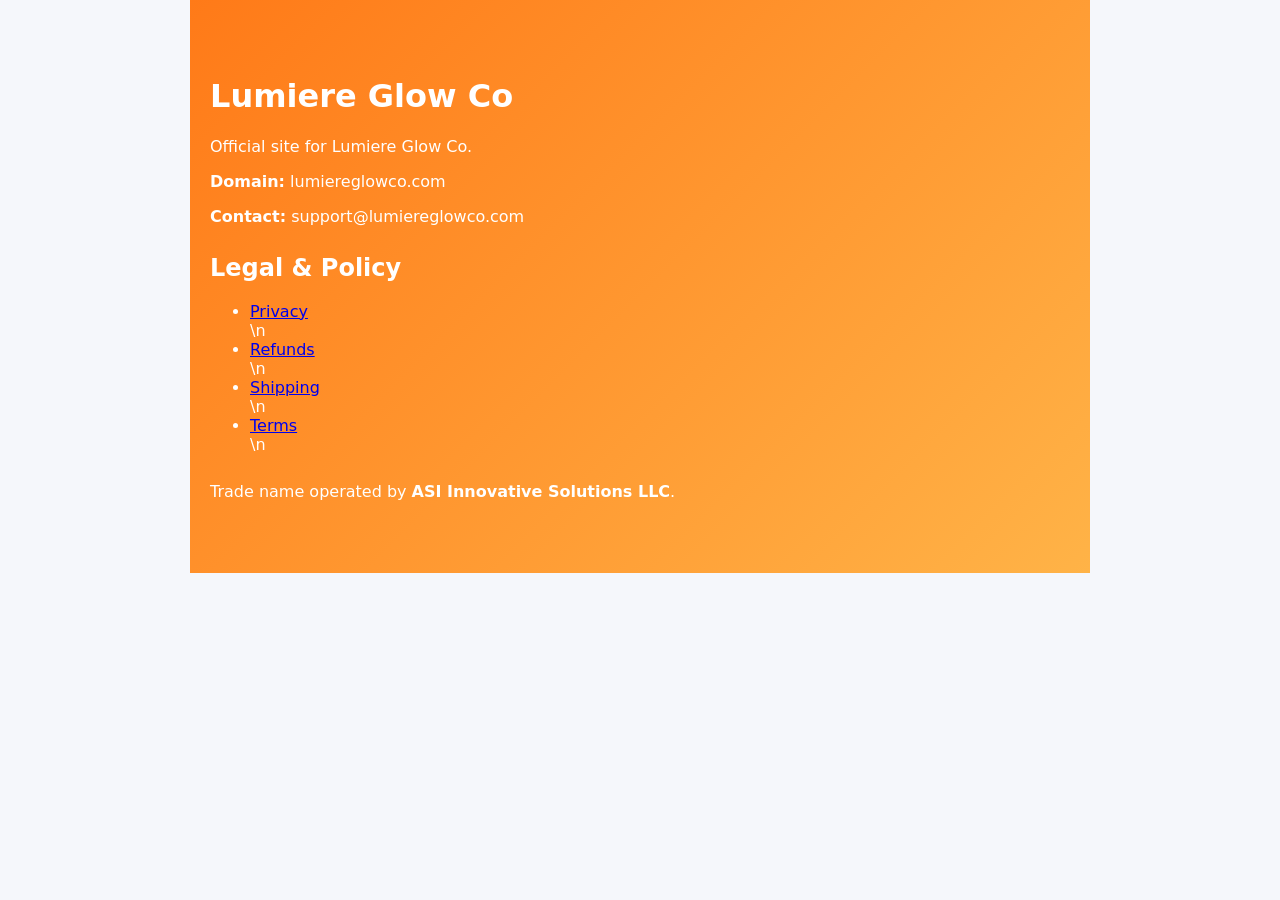
==== index.html @ 692588b8 "chore: publish B6 site with legal pages" ====
<!doctype html>
<html lang="en">
<head>
  <meta charset="utf-8" />
  <meta name="viewport" content="width=device-width, initial-scale=1" />
  <title>Lumiere Glow Co</title>
  <meta name="description" content="Lumiere Glow Co official website." />
  <link rel="stylesheet" href="styles.css" />
</head>
<body>
  <main class="hero" style="max-width:900px;margin:0 auto;padding:56px 20px;">
    <h1>Lumiere Glow Co</h1>
    <p class="lead">Official site for Lumiere Glow Co.</p>
    <p><strong>Domain:</strong> lumiereglowco.com</p>
    <p><strong>Contact:</strong> support@lumiereglowco.com</p>
    <section style="margin-top:28px;">
      <h2>Legal & Policy</h2>
      <ul>
        <li><a href="privacy.html">Privacy</a></li>\n        <li><a href="refunds.html">Refunds</a></li>\n        <li><a href="shipping.html">Shipping</a></li>\n        <li><a href="terms.html">Terms</a></li>\n      </ul>
    </section>
    <section style="margin-top:28px;">
      <p>Trade name operated by <strong>ASI Innovative Solutions LLC</strong>.</p>
    </section>
  </main>
</body>
</html>
---- styles.css ----
:root {
  --bg: #f5f7fb;
  --dark: #0f172a;
  --accent: #ff7a18;
  --accent-2: #ffb347;
  --muted: #5c647a;
  --card: #ffffff;
}
* {
  box-sizing: border-box;
}
body {
  margin: 0;
  font-family: "Inter", "Segoe UI", system-ui, -apple-system, sans-serif;
  background: var(--bg);
  color: var(--dark);
}
.container {
  width: min(1100px, 92vw);
  margin: 0 auto;
}
.hero {
  background: linear-gradient(135deg, var(--accent) 0%, var(--accent-2) 100%);
  color: white;
  padding: 4rem 0 3rem;
}
.hero__inner {
  display: grid;
  grid-template-columns: repeat(auto-fit, minmax(260px, 1fr));
  gap: 2rem;
  align-items: center;
}
.hero__card {
  background: rgba(255, 255, 255, 0.12);
  border-radius: 1rem;
  padding: 1.5rem;
  backdrop-filter: blur(6px);
}
.hero__card ul {
  list-style: none;
  padding: 0;
  margin: 0;
}
.hero__card li + li {
  margin-top: 0.75rem;
}
.eyebrow {
  text-transform: uppercase;
  letter-spacing: 0.12em;
  font-size: 0.75rem;
  margin: 0 0 0.5rem;
  opacity: 0.85;
}
.lede {
  font-size: 1.2rem;
  line-height: 1.6;
  max-width: 48ch;
}
.cta-row {
  display: flex;
  gap: 0.75rem;
  flex-wrap: wrap;
  margin-top: 1.5rem;
}
.btn {
  display: inline-flex;
  align-items: center;
  justify-content: center;
  padding: 0.85rem 1.5rem;
  border-radius: 999px;
  font-weight: 600;
  background: white;
  color: var(--dark);
  text-decoration: none;
  border: 2px solid transparent;
}
.btn--ghost {
  background: transparent;
  color: white;
  border-color: rgba(255, 255, 255, 0.6);
}
.section {
  padding: 3.5rem 0;
}
.section--alt {
  background: white;
}
.cards {
  display: grid;
  grid-template-columns: repeat(auto-fit, minmax(220px, 1fr));
  gap: 1.5rem;
}
.cards article {
  background: white;
  border-radius: 1rem;
  padding: 1.5rem;
  box-shadow: 0 20px 40px rgb(15 23 42 / 0.08);
}
.cards ul {
  padding-left: 1.2rem;
}
.split {
  display: grid;
  gap: 2rem;
  grid-template-columns: repeat(auto-fit, minmax(280px, 1fr));
  align-items: start;
}
.panel {
  background: var(--card);
  border-radius: 1rem;
  padding: 1.5rem;
  box-shadow: 0 16px 30px rgb(15 23 42 / 0.08);
}
.panel ul {
  padding-left: 1.2rem;
}
.muted {
  color: var(--muted);
  font-size: 0.9rem;
}
.footer {
  background: var(--dark);
  color: white;
  padding: 2.5rem 0;
}
.footer__inner {
  display: flex;
  flex-wrap: wrap;
  justify-content: space-between;
  gap: 1rem;
  align-items: center;
}
.footer__nav {
  display: flex;
  gap: 1rem;
}
.footer__nav a {
  color: white;
  text-decoration: none;
  font-weight: 600;
}
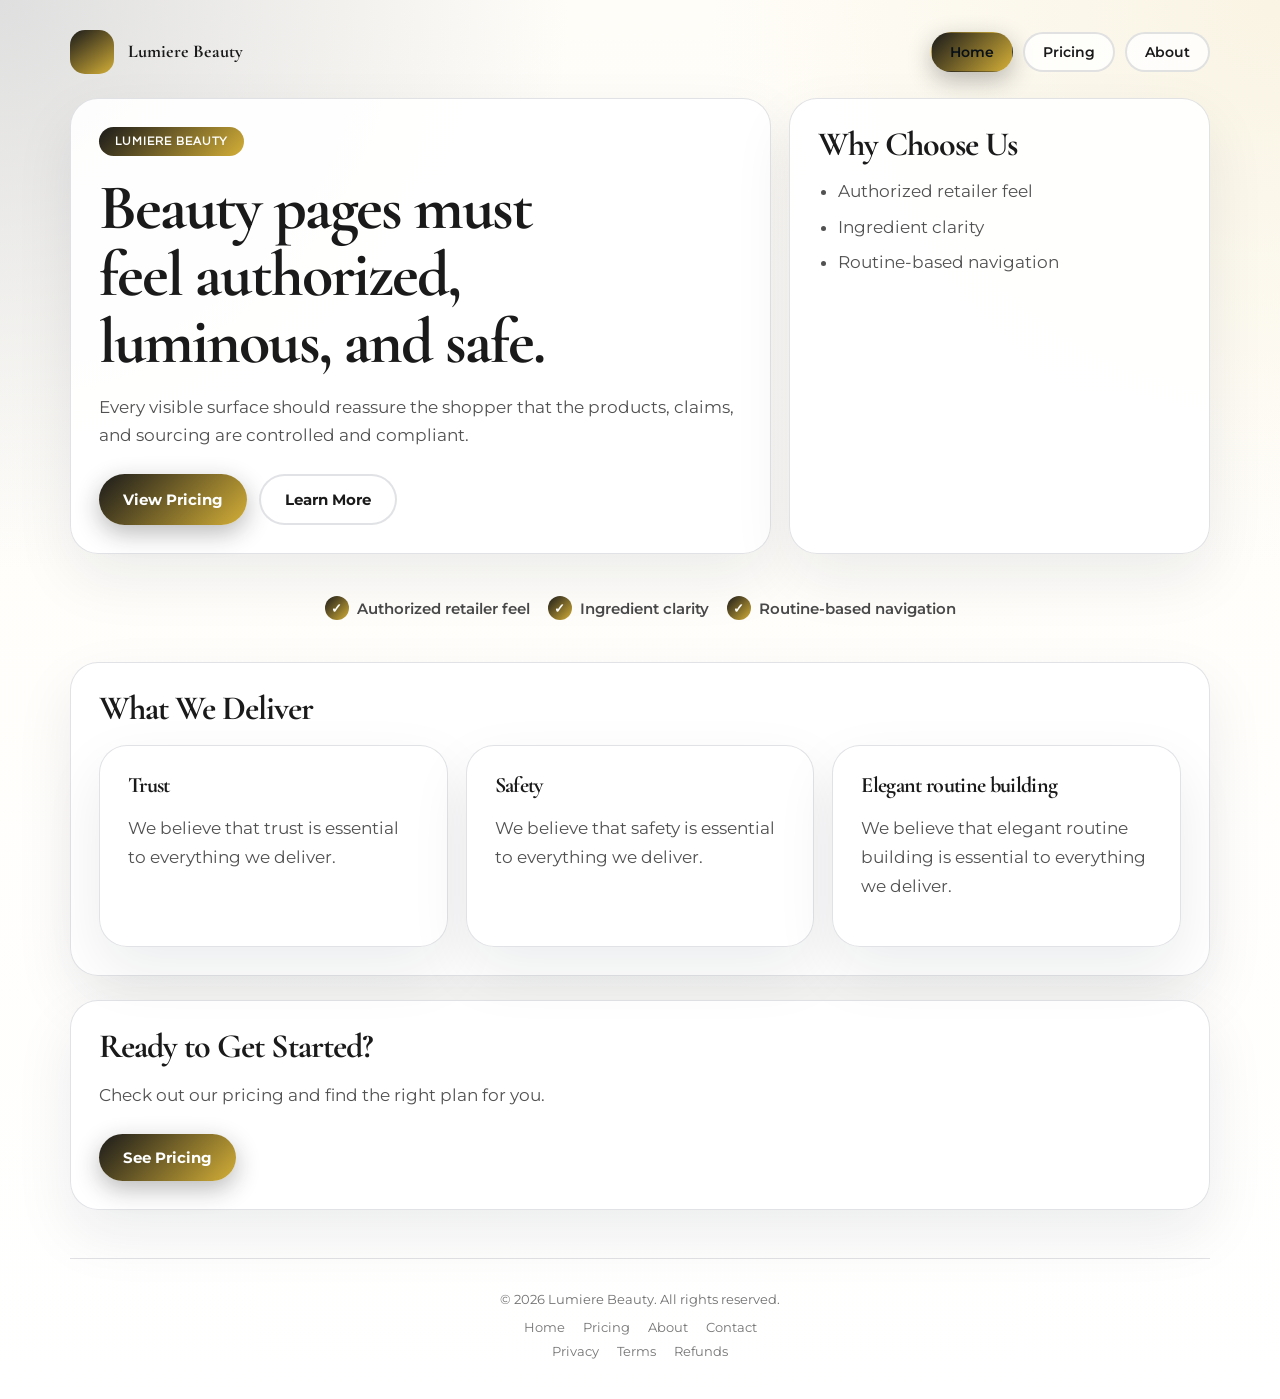
==== commit 143736e3: "Deploy professional site update — 2026-04-03T04:42:00Z" ====
--- a/index.html
+++ b/index.html
@@ -3,24 +3,77 @@
 <head>
   <meta charset="utf-8" />
   <meta name="viewport" content="width=device-width, initial-scale=1" />
-  <title>Lumiere Glow Co</title>
-  <meta name="description" content="Lumiere Glow Co official website." />
-  <link rel="stylesheet" href="styles.css" />
+  <title>Lumiere Beauty | Home</title>
+  <meta name="description" content="Every visible surface should reassure the shopper that the products, claims, and sourcing are controlled and compliant." />
+  <meta property="og:title" content="Lumiere Beauty | Home" />
+  <meta property="og:description" content="Every visible surface should reassure the shopper that the products, claims, and sourcing are controlled and compliant." />
+  <meta property="og:type" content="website" />
+  <meta property="og:url" content="https://lumiereglowco.com/" />
+  <link rel="preconnect" href="https://fonts.googleapis.com" /><link rel="preconnect" href="https://fonts.gstatic.com" crossorigin /><link href="https://fonts.googleapis.com/css2?family=Cormorant+Garamond:wght@400;500;600;700;800&family=Montserrat:wght@400;500;600;700;800&family=Questrial:wght@400;500;600;700;800&display=swap" rel="stylesheet" />
+  <link rel="stylesheet" href="./styles.css" />
+  
 </head>
 <body>
-  <main class="hero" style="max-width:900px;margin:0 auto;padding:56px 20px;">
-    <h1>Lumiere Glow Co</h1>
-    <p class="lead">Official site for Lumiere Glow Co.</p>
-    <p><strong>Domain:</strong> lumiereglowco.com</p>
-    <p><strong>Contact:</strong> support@lumiereglowco.com</p>
-    <section style="margin-top:28px;">
-      <h2>Legal & Policy</h2>
-      <ul>
-        <li><a href="privacy.html">Privacy</a></li>\n        <li><a href="refunds.html">Refunds</a></li>\n        <li><a href="shipping.html">Shipping</a></li>\n        <li><a href="terms.html">Terms</a></li>\n      </ul>
+  <main class="page">
+    <header class="header">
+      <a class="brand" href="./index.html">
+        <span class="brand-mark"></span>
+        <span class="brand-copy">
+          <strong>Lumiere Beauty</strong>
+        </span>
+      </a>
+      <nav class="nav">
+        <a class='button primary' href='index.html'>Home</a>
+        <a class='button ghost' href='offer.html'>Pricing</a>
+        <a class='button ghost' href='channels.html'>About</a>
+      </nav>
+    </header>
+    
+    <section class="hero">
+      <article class="hero-card">
+        <div class="eyebrow">Lumiere Beauty</div>
+        <h1>Beauty pages must feel authorized, luminous, and safe.</h1>
+        <p>Every visible surface should reassure the shopper that the products, claims, and sourcing are controlled and compliant.</p>
+        <div class="actions">
+          <a class="button primary" href="./offer.html">View Pricing</a>
+          <a class="button ghost" href="./channels.html">Learn More</a>
+        </div>
+      </article>
+      <aside class="hero-card">
+        <h2>Why Choose Us</h2>
+        <ul><li>Authorized retailer feel</li><li>Ingredient clarity</li><li>Routine-based navigation</li></ul>
+      </aside>
     </section>
-    <section style="margin-top:28px;">
-      <p>Trade name operated by <strong>ASI Innovative Solutions LLC</strong>.</p>
+    <section class="trust-strip"><div class='trust-badge'><span class='trust-icon'>&#10003;</span> Authorized retailer feel</div><div class='trust-badge'><span class='trust-icon'>&#10003;</span> Ingredient clarity</div><div class='trust-badge'><span class='trust-icon'>&#10003;</span> Routine-based navigation</div></section>
+    <section class="panel" style="margin-top:24px;">
+      <h2>What We Deliver</h2>
+      <div class="grid-three" style="margin-top:18px;">
+        <article class='offer-card'><h3>Trust</h3><p>We believe that trust is essential to everything we deliver.</p></article><article class='offer-card'><h3>Safety</h3><p>We believe that safety is essential to everything we deliver.</p></article><article class='offer-card'><h3>Elegant routine building</h3><p>We believe that elegant routine building is essential to everything we deliver.</p></article>
+      </div>
     </section>
+    <section class="panel" style="margin-top:24px;">
+      <h2>Ready to Get Started?</h2>
+      <p>Check out our pricing and find the right plan for you.</p>
+      <div class="actions">
+        <a class="button primary" href="./offer.html">See Pricing</a>
+      </div>
+    </section>
+    
+    <footer class="site-footer">
+      <div class="footer-note">&copy; 2026 Lumiere Beauty. All rights reserved.</div>
+      <div class="footer-links">
+        <a href="./index.html">Home</a>
+        <a href="./offer.html">Pricing</a>
+        <a href="./channels.html">About</a>
+        <a href='mailto:support@lumiereglowco.com'>Contact</a>
+      </div>
+      <div class="footer-links" style="margin-top:8px;">
+        <a href="./privacy.html">Privacy</a>
+        <a href="./terms.html">Terms</a>
+        <a href="./refunds.html">Refunds</a>
+      </div>
+    </footer>
   </main>
+  
 </body>
-</html>
+</html>
--- a/styles.css
+++ b/styles.css
@@ -1,141 +1,85 @@
+
 :root {
-  --bg: #f5f7fb;
-  --dark: #0f172a;
-  --accent: #ff7a18;
-  --accent-2: #ffb347;
-  --muted: #5c647a;
-  --card: #ffffff;
+  --primary: #1A1A1A;
+  --secondary: #D4AF37;
+  --accent: #B08968;
+  --ink: #1A1A1A;
+  --surface: #F8E9E3;
+  --line: rgba(15, 23, 42, 0.12);
+  --display: 'Cormorant Garamond', 'Avenir Next', 'Segoe UI', sans-serif;
+  --body: 'Montserrat', 'Avenir Next', 'Segoe UI', sans-serif;
+  --accent-font: 'Questrial', 'Avenir Next', 'Segoe UI', sans-serif;
 }
-* {
-  box-sizing: border-box;
-}
+* { box-sizing: border-box; }
 body {
   margin: 0;
-  font-family: "Inter", "Segoe UI", system-ui, -apple-system, sans-serif;
-  background: var(--bg);
-  color: var(--dark);
+  font-family: var(--body);
+  color: var(--ink);
+  background:
+    radial-gradient(circle at 0% 0%, color-mix(in srgb, var(--primary) 14%, white), transparent 30%),
+    radial-gradient(circle at 100% 0%, color-mix(in srgb, var(--secondary) 14%, white), transparent 30%),
+    linear-gradient(180deg, #fffdf8, #ffffff);
 }
-.container {
-  width: min(1100px, 92vw);
-  margin: 0 auto;
+a { color: inherit; }
+.page { max-width: 1180px; margin: 0 auto; padding: 24px 20px 40px; }
+.header { display: flex; flex-wrap: wrap; align-items: center; justify-content: space-between; gap: 12px; padding: 6px 0 24px; }
+.brand { display: flex; align-items: center; gap: 14px; text-decoration: none; }
+.brand-mark { width: 44px; height: 44px; border-radius: 15px; background: linear-gradient(145deg, var(--primary), var(--secondary)); flex-shrink: 0; }
+.brand-copy strong { display: block; font-family: var(--display); font-size: 18px; line-height: 1.2; }
+.nav { display: flex; flex-wrap: wrap; gap: 10px; }
+.nav a { border: 1px solid var(--line); border-radius: 999px; padding: 9px 18px; text-decoration: none; font-size: 14px; font-weight: 600; background: rgba(255,255,255,0.84); transition: all 0.2s ease; }
+.nav a:hover { background: var(--primary); color: white; border-color: var(--primary); }
+.nav a.button.primary { background: linear-gradient(135deg, var(--primary), var(--secondary)); color: #081018; border-color: transparent; }
+.hero,
+.grid-two,
+.grid-three,
+.offer-grid { display: grid; gap: 18px; }
+.hero { grid-template-columns: minmax(0, 1.25fr) minmax(280px, 0.75fr); align-items: stretch; }
+.grid-two { grid-template-columns: repeat(2, minmax(0, 1fr)); }
+.grid-three { grid-template-columns: repeat(3, minmax(0, 1fr)); }
+.offer-grid { grid-template-columns: repeat(auto-fit, minmax(260px, 1fr)); }
+.panel,
+.hero-card,
+.offer-card { border: 1px solid var(--line); border-radius: 28px; background: rgba(255,255,255,0.92); box-shadow: 0 24px 60px rgba(15,23,42,0.08); }
+.hero-card,
+.panel,
+.offer-card { padding: 28px; }
+.offer-card { transition: transform 0.2s ease, box-shadow 0.2s ease; }
+.offer-card:hover { transform: translateY(-4px); box-shadow: 0 32px 80px rgba(15,23,42,0.14); }
+.eyebrow { display: inline-flex; border-radius: 999px; padding: 8px 16px; background: linear-gradient(135deg, var(--primary), var(--secondary)); color: #fff; font-family: var(--accent-font); font-size: 12px; font-weight: 700; letter-spacing: 0.08em; text-transform: uppercase; }
+h1, h2, h3 { margin: 0; font-family: var(--display); line-height: 1.05; letter-spacing: -0.03em; }
+h1 { margin-top: 18px; font-size: clamp(36px, 6vw, 64px); max-width: 16ch; }
+h2 { font-size: clamp(24px, 4vw, 34px); }
+h3 { font-size: 22px; }
+p, li { color: color-mix(in srgb, var(--ink) 76%, white); line-height: 1.7; font-size: 17px; }
+.actions { display: flex; flex-wrap: wrap; gap: 12px; margin-top: 24px; }
+.button { display: inline-flex; align-items: center; justify-content: center; text-decoration: none; border-radius: 999px; padding: 14px 24px; font-weight: 700; font-size: 15px; cursor: pointer; border: none; transition: all 0.2s ease; }
+.button.primary { background: linear-gradient(135deg, var(--primary), var(--secondary)); color: #fff; box-shadow: 0 8px 24px color-mix(in srgb, var(--primary) 30%, transparent); }
+.button.primary:hover { transform: translateY(-2px); box-shadow: 0 12px 32px color-mix(in srgb, var(--primary) 40%, transparent); }
+.button.ghost { border: 2px solid var(--line); background: rgba(255,255,255,0.8); }
+.button.ghost:hover { border-color: var(--primary); color: var(--primary); }
+.trust-strip { display: flex; flex-wrap: wrap; gap: 18px; justify-content: center; margin-top: 24px; padding: 18px 0; }
+.trust-badge { display: flex; align-items: center; gap: 8px; font-size: 15px; font-weight: 600; color: color-mix(in srgb, var(--ink) 80%, white); }
+.trust-icon { display: inline-flex; align-items: center; justify-content: center; width: 24px; height: 24px; border-radius: 50%; background: linear-gradient(135deg, var(--primary), var(--secondary)); color: #fff; font-size: 13px; font-weight: 700; }
+.price { display: inline-block; margin: 16px 0 12px; padding: 10px 16px; border-radius: 999px; background: linear-gradient(135deg, color-mix(in srgb, var(--primary) 14%, white), color-mix(in srgb, var(--secondary) 14%, white)); font-family: var(--accent-font); font-size: 20px; font-weight: 700; letter-spacing: 0.02em; color: var(--ink); }
+.micro { font-size: 13px; color: color-mix(in srgb, var(--ink) 64%, white); }
+ul { margin: 14px 0 0; padding-left: 20px; }
+li + li { margin-top: 7px; }
+.site-footer { margin-top: 48px; padding: 32px 0 0; border-top: 1px solid var(--line); text-align: center; }
+.footer-note { font-size: 13px; color: color-mix(in srgb, var(--ink) 62%, white); }
+.footer-links { display: flex; flex-wrap: wrap; gap: 18px; justify-content: center; margin-top: 12px; }
+.footer-links a { font-size: 13px; color: color-mix(in srgb, var(--ink) 60%, white); text-decoration: none; }
+.footer-links a:hover { color: var(--primary); text-decoration: underline; }
+.checkout-tier { position: relative; }
+.buy-btn { width: 100%; font-size: 16px; padding: 16px 24px; }
+.buy-btn:disabled { opacity: 0.6; cursor: not-allowed; }
+@media (max-width: 960px) {
+  .hero, .grid-two, .grid-three { grid-template-columns: 1fr; }
+  h1 { max-width: none; }
 }
-.hero {
-  background: linear-gradient(135deg, var(--accent) 0%, var(--accent-2) 100%);
-  color: white;
-  padding: 4rem 0 3rem;
+@media (max-width: 720px) {
+  .page { padding: 18px 16px 32px; }
+  .hero-card, .panel, .offer-card { padding: 22px; border-radius: 24px; }
+  .button { width: 100%; }
+  .trust-strip { flex-direction: column; align-items: center; }
 }
-.hero__inner {
-  display: grid;
-  grid-template-columns: repeat(auto-fit, minmax(260px, 1fr));
-  gap: 2rem;
-  align-items: center;
-}
-.hero__card {
-  background: rgba(255, 255, 255, 0.12);
-  border-radius: 1rem;
-  padding: 1.5rem;
-  backdrop-filter: blur(6px);
-}
-.hero__card ul {
-  list-style: none;
-  padding: 0;
-  margin: 0;
-}
-.hero__card li + li {
-  margin-top: 0.75rem;
-}
-.eyebrow {
-  text-transform: uppercase;
-  letter-spacing: 0.12em;
-  font-size: 0.75rem;
-  margin: 0 0 0.5rem;
-  opacity: 0.85;
-}
-.lede {
-  font-size: 1.2rem;
-  line-height: 1.6;
-  max-width: 48ch;
-}
-.cta-row {
-  display: flex;
-  gap: 0.75rem;
-  flex-wrap: wrap;
-  margin-top: 1.5rem;
-}
-.btn {
-  display: inline-flex;
-  align-items: center;
-  justify-content: center;
-  padding: 0.85rem 1.5rem;
-  border-radius: 999px;
-  font-weight: 600;
-  background: white;
-  color: var(--dark);
-  text-decoration: none;
-  border: 2px solid transparent;
-}
-.btn--ghost {
-  background: transparent;
-  color: white;
-  border-color: rgba(255, 255, 255, 0.6);
-}
-.section {
-  padding: 3.5rem 0;
-}
-.section--alt {
-  background: white;
-}
-.cards {
-  display: grid;
-  grid-template-columns: repeat(auto-fit, minmax(220px, 1fr));
-  gap: 1.5rem;
-}
-.cards article {
-  background: white;
-  border-radius: 1rem;
-  padding: 1.5rem;
-  box-shadow: 0 20px 40px rgb(15 23 42 / 0.08);
-}
-.cards ul {
-  padding-left: 1.2rem;
-}
-.split {
-  display: grid;
-  gap: 2rem;
-  grid-template-columns: repeat(auto-fit, minmax(280px, 1fr));
-  align-items: start;
-}
-.panel {
-  background: var(--card);
-  border-radius: 1rem;
-  padding: 1.5rem;
-  box-shadow: 0 16px 30px rgb(15 23 42 / 0.08);
-}
-.panel ul {
-  padding-left: 1.2rem;
-}
-.muted {
-  color: var(--muted);
-  font-size: 0.9rem;
-}
-.footer {
-  background: var(--dark);
-  color: white;
-  padding: 2.5rem 0;
-}
-.footer__inner {
-  display: flex;
-  flex-wrap: wrap;
-  justify-content: space-between;
-  gap: 1rem;
-  align-items: center;
-}
-.footer__nav {
-  display: flex;
-  gap: 1rem;
-}
-.footer__nav a {
-  color: white;
-  text-decoration: none;
-  font-weight: 600;
-}
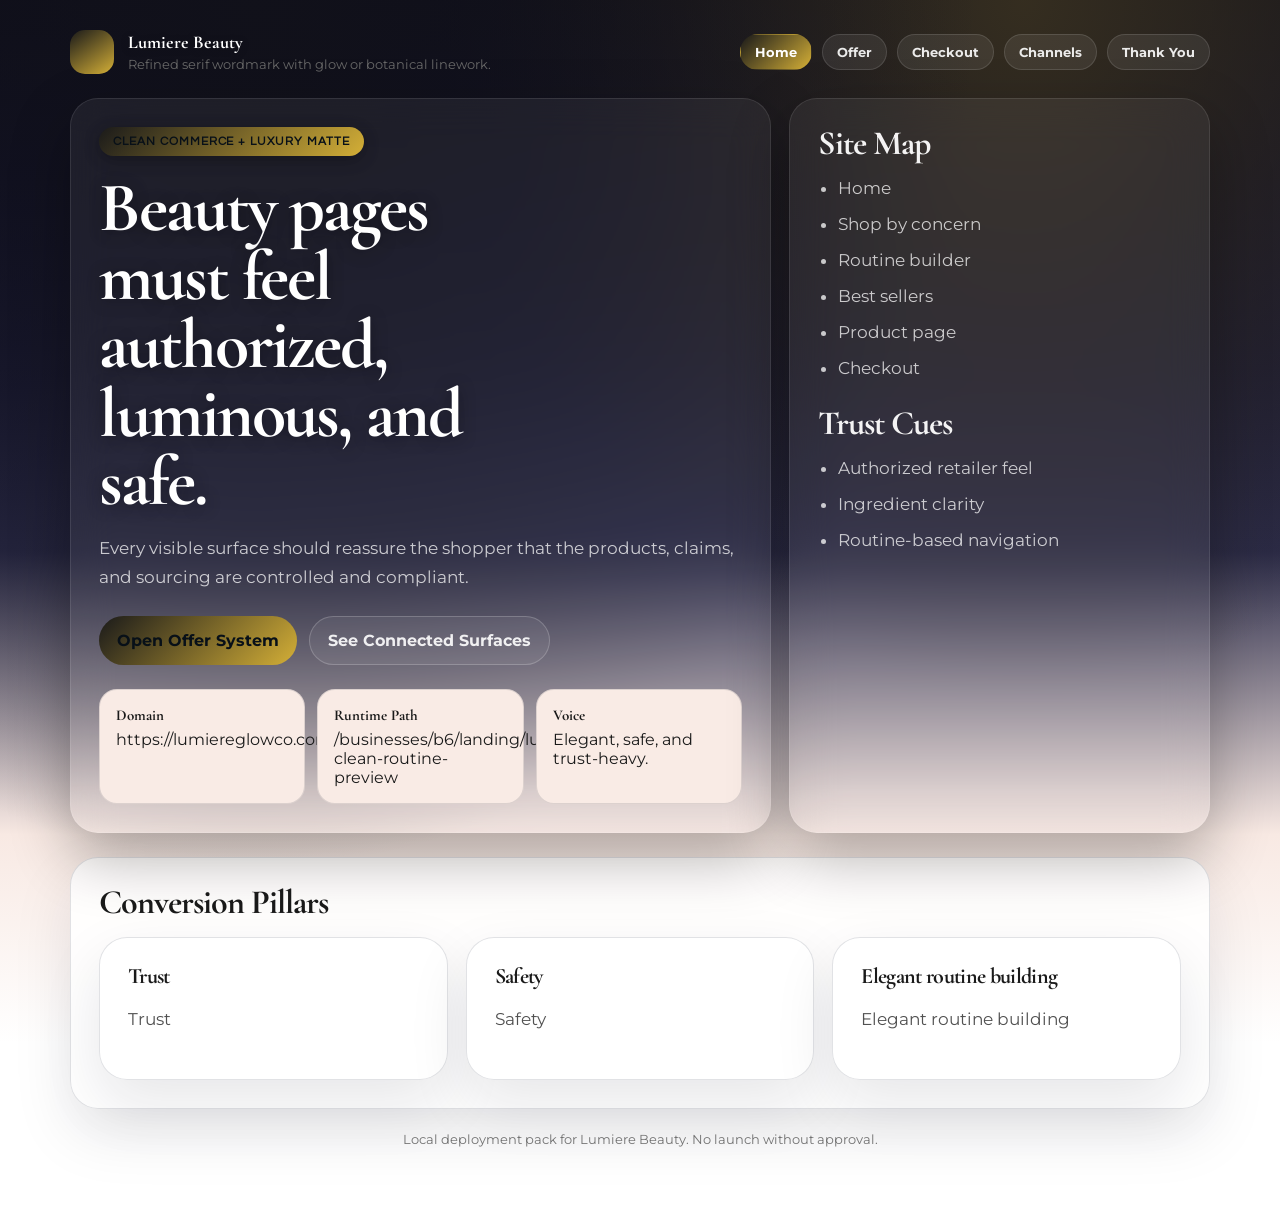
==== commit 6df4e007: "Deploy lumiereglowco.com — ASI Network site update" ====
--- a/index.html
+++ b/index.html
@@ -1,17 +1,11 @@
 <!doctype html>
-<html lang="en">
+<html>
 <head>
   <meta charset="utf-8" />
   <meta name="viewport" content="width=device-width, initial-scale=1" />
   <title>Lumiere Beauty | Home</title>
-  <meta name="description" content="Every visible surface should reassure the shopper that the products, claims, and sourcing are controlled and compliant." />
-  <meta property="og:title" content="Lumiere Beauty | Home" />
-  <meta property="og:description" content="Every visible surface should reassure the shopper that the products, claims, and sourcing are controlled and compliant." />
-  <meta property="og:type" content="website" />
-  <meta property="og:url" content="https://lumiereglowco.com/" />
   <link rel="preconnect" href="https://fonts.googleapis.com" /><link rel="preconnect" href="https://fonts.gstatic.com" crossorigin /><link href="https://fonts.googleapis.com/css2?family=Cormorant+Garamond:wght@400;500;600;700;800&family=Montserrat:wght@400;500;600;700;800&family=Questrial:wght@400;500;600;700;800&display=swap" rel="stylesheet" />
   <link rel="stylesheet" href="./styles.css" />
-  
 </head>
 <body>
   <main class="page">
@@ -20,60 +14,90 @@
         <span class="brand-mark"></span>
         <span class="brand-copy">
           <strong>Lumiere Beauty</strong>
+          <span>Refined serif wordmark with glow or botanical linework.</span>
         </span>
       </a>
       <nav class="nav">
         <a class='button primary' href='index.html'>Home</a>
-        <a class='button ghost' href='offer.html'>Pricing</a>
-        <a class='button ghost' href='channels.html'>About</a>
+        <a class='button ghost' href='offer.html'>Offer</a>
+        <a class='button ghost' href='checkout.html'>Checkout</a>
+        <a class='button ghost' href='channels.html'>Channels</a>
+        <a class='button ghost' href='thank-you.html'>Thank You</a>
       </nav>
     </header>
     
     <section class="hero">
       <article class="hero-card">
-        <div class="eyebrow">Lumiere Beauty</div>
+        <div class="eyebrow">Clean Commerce + Luxury Matte</div>
         <h1>Beauty pages must feel authorized, luminous, and safe.</h1>
         <p>Every visible surface should reassure the shopper that the products, claims, and sourcing are controlled and compliant.</p>
         <div class="actions">
-          <a class="button primary" href="./offer.html">View Pricing</a>
-          <a class="button ghost" href="./channels.html">Learn More</a>
+          <a class="button primary" href="./offer.html">Open Offer System</a>
+          <a class="button ghost" href="./channels.html">See Connected Surfaces</a>
+        </div>
+        <div class="meta">
+          <div class="meta-card">
+            <strong>Domain</strong>
+            <span>https://lumiereglowco.com</span>
+          </div>
+          <div class="meta-card">
+            <strong>Runtime Path</strong>
+            <span>/businesses/b6/landing/lumiere-clean-routine-preview</span>
+          </div>
+          
+          <div class="meta-card">
+            <strong>Voice</strong>
+            <span>Elegant, safe, and trust-heavy.</span>
+          </div>
         </div>
       </article>
       <aside class="hero-card">
-        <h2>Why Choose Us</h2>
+        <h2>Site Map</h2>
+        <ul><li>Home</li><li>Shop by concern</li><li>Routine builder</li><li>Best sellers</li><li>Product page</li><li>Checkout</li></ul>
+        <h2 style="margin-top:24px;">Trust Cues</h2>
         <ul><li>Authorized retailer feel</li><li>Ingredient clarity</li><li>Routine-based navigation</li></ul>
       </aside>
     </section>
-    <section class="trust-strip"><div class='trust-badge'><span class='trust-icon'>&#10003;</span> Authorized retailer feel</div><div class='trust-badge'><span class='trust-icon'>&#10003;</span> Ingredient clarity</div><div class='trust-badge'><span class='trust-icon'>&#10003;</span> Routine-based navigation</div></section>
     <section class="panel" style="margin-top:24px;">
-      <h2>What We Deliver</h2>
+      <h2>Conversion Pillars</h2>
       <div class="grid-three" style="margin-top:18px;">
-        <article class='offer-card'><h3>Trust</h3><p>We believe that trust is essential to everything we deliver.</p></article><article class='offer-card'><h3>Safety</h3><p>We believe that safety is essential to everything we deliver.</p></article><article class='offer-card'><h3>Elegant routine building</h3><p>We believe that elegant routine building is essential to everything we deliver.</p></article>
-      </div>
-    </section>
-    <section class="panel" style="margin-top:24px;">
-      <h2>Ready to Get Started?</h2>
-      <p>Check out our pricing and find the right plan for you.</p>
-      <div class="actions">
-        <a class="button primary" href="./offer.html">See Pricing</a>
+        <article class='offer-card'><h3>Trust</h3><p>Trust</p></article><article class='offer-card'><h3>Safety</h3><p>Safety</p></article><article class='offer-card'><h3>Elegant routine building</h3><p>Elegant routine building</p></article>
       </div>
     </section>
     
-    <footer class="site-footer">
-      <div class="footer-note">&copy; 2026 Lumiere Beauty. All rights reserved.</div>
-      <div class="footer-links">
-        <a href="./index.html">Home</a>
-        <a href="./offer.html">Pricing</a>
-        <a href="./channels.html">About</a>
-        <a href='mailto:support@lumiereglowco.com'>Contact</a>
-      </div>
-      <div class="footer-links" style="margin-top:8px;">
-        <a href="./privacy.html">Privacy</a>
-        <a href="./terms.html">Terms</a>
-        <a href="./refunds.html">Refunds</a>
-      </div>
-    </footer>
+    <div class="footer-note">Local deployment pack for Lumiere Beauty. No launch without approval.</div>
   </main>
-  
+
+  <!-- ASI Analytics (lightweight, privacy-friendly) -->
+  <script>
+  (function(){
+    var bid = document.body.getAttribute('data-business-id') || 'unknown';
+    var page = location.pathname.split('/').pop() || 'index.html';
+    var key = 'asi_pv_' + bid;
+    try {
+      var data = JSON.parse(localStorage.getItem(key) || '{}');
+      data[page] = (data[page] || 0) + 1;
+      data._total = (data._total || 0) + 1;
+      data._last = new Date().toISOString();
+      data._ref = document.referrer || 'direct';
+      localStorage.setItem(key, JSON.stringify(data));
+    } catch(e) {}
+    // Beacon to analytics endpoint if configured
+    if (window.ASI_ANALYTICS_URL) {
+      var payload = JSON.stringify({
+        business_id: bid,
+        page: page,
+        referrer: document.referrer || 'direct',
+        timestamp: new Date().toISOString(),
+        ua: navigator.userAgent
+      });
+      try {
+        navigator.sendBeacon(window.ASI_ANALYTICS_URL, payload);
+      } catch(e) {
+        // Silent fail — analytics should never break the site
+      }
+    }
+  })();
+  </script>
 </body>
 </html>
--- a/styles.css
+++ b/styles.css
@@ -15,21 +15,21 @@
   margin: 0;
   font-family: var(--body);
   color: var(--ink);
-  background:
-    radial-gradient(circle at 0% 0%, color-mix(in srgb, var(--primary) 14%, white), transparent 30%),
-    radial-gradient(circle at 100% 0%, color-mix(in srgb, var(--secondary) 14%, white), transparent 30%),
-    linear-gradient(180deg, #fffdf8, #ffffff);
+  background: #0d0d1a;
+  background-image:
+    radial-gradient(ellipse at 20% 0%, color-mix(in srgb, var(--primary) 30%, #0d0d1a), transparent 50%),
+    radial-gradient(ellipse at 80% 0%, color-mix(in srgb, var(--secondary) 20%, #0d0d1a), transparent 40%),
+    linear-gradient(180deg, #0d0d1a 0%, #111128 15%, #1a1a35 30%, #2a2a48 45%, var(--surface) 68%, #ffffff 85%);
 }
 a { color: inherit; }
-.page { max-width: 1180px; margin: 0 auto; padding: 24px 20px 40px; }
+.page { max-width: 1180px; margin: 0 auto; padding: 24px 20px 80px; }
 .header { display: flex; flex-wrap: wrap; align-items: center; justify-content: space-between; gap: 12px; padding: 6px 0 24px; }
 .brand { display: flex; align-items: center; gap: 14px; text-decoration: none; }
-.brand-mark { width: 44px; height: 44px; border-radius: 15px; background: linear-gradient(145deg, var(--primary), var(--secondary)); flex-shrink: 0; }
-.brand-copy strong { display: block; font-family: var(--display); font-size: 18px; line-height: 1.2; }
+.brand-mark { width: 44px; height: 44px; border-radius: 15px; background: linear-gradient(145deg, var(--primary), var(--secondary)); }
+.brand-copy strong { display: block; font-family: var(--display); font-size: 18px; line-height: 1; }
+.brand-copy span { display: block; margin-top: 5px; font-size: 13px; color: color-mix(in srgb, var(--ink) 66%, white); }
 .nav { display: flex; flex-wrap: wrap; gap: 10px; }
-.nav a { border: 1px solid var(--line); border-radius: 999px; padding: 9px 18px; text-decoration: none; font-size: 14px; font-weight: 600; background: rgba(255,255,255,0.84); transition: all 0.2s ease; }
-.nav a:hover { background: var(--primary); color: white; border-color: var(--primary); }
-.nav a.button.primary { background: linear-gradient(135deg, var(--primary), var(--secondary)); color: #081018; border-color: transparent; }
+.nav a { border: 1px solid var(--line); border-radius: 999px; padding: 9px 14px; text-decoration: none; font-size: 13px; background: rgba(255,255,255,0.84); }
 .hero,
 .grid-two,
 .grid-three,
@@ -37,49 +37,56 @@
 .hero { grid-template-columns: minmax(0, 1.25fr) minmax(280px, 0.75fr); align-items: stretch; }
 .grid-two { grid-template-columns: repeat(2, minmax(0, 1fr)); }
 .grid-three { grid-template-columns: repeat(3, minmax(0, 1fr)); }
-.offer-grid { grid-template-columns: repeat(auto-fit, minmax(260px, 1fr)); }
+.offer-grid { grid-template-columns: repeat(auto-fit, minmax(240px, 1fr)); }
 .panel,
 .hero-card,
-.offer-card { border: 1px solid var(--line); border-radius: 28px; background: rgba(255,255,255,0.92); box-shadow: 0 24px 60px rgba(15,23,42,0.08); }
+.offer-card { border: 1px solid var(--line); border-radius: 28px; background: rgba(255,255,255,0.88); box-shadow: 0 24px 60px rgba(15,23,42,0.1); }
 .hero-card,
 .panel,
 .offer-card { padding: 28px; }
-.offer-card { transition: transform 0.2s ease, box-shadow 0.2s ease; }
-.offer-card:hover { transform: translateY(-4px); box-shadow: 0 32px 80px rgba(15,23,42,0.14); }
-.eyebrow { display: inline-flex; border-radius: 999px; padding: 8px 16px; background: linear-gradient(135deg, var(--primary), var(--secondary)); color: #fff; font-family: var(--accent-font); font-size: 12px; font-weight: 700; letter-spacing: 0.08em; text-transform: uppercase; }
-h1, h2, h3 { margin: 0; font-family: var(--display); line-height: 1.05; letter-spacing: -0.03em; }
-h1 { margin-top: 18px; font-size: clamp(36px, 6vw, 64px); max-width: 16ch; }
+.eyebrow { display: inline-flex; border-radius: 999px; padding: 8px 14px; background: linear-gradient(135deg, var(--primary), var(--secondary)); color: #081018; font-family: var(--accent-font); font-size: 12px; font-weight: 700; letter-spacing: 0.08em; text-transform: uppercase; }
+h1, h2, h3 { margin: 0; font-family: var(--display); line-height: 0.98; letter-spacing: -0.03em; }
+h1 { margin-top: 18px; font-size: clamp(40px, 7vw, 70px); max-width: 11ch; }
 h2 { font-size: clamp(24px, 4vw, 34px); }
 h3 { font-size: 22px; }
 p, li { color: color-mix(in srgb, var(--ink) 76%, white); line-height: 1.7; font-size: 17px; }
 .actions { display: flex; flex-wrap: wrap; gap: 12px; margin-top: 24px; }
-.button { display: inline-flex; align-items: center; justify-content: center; text-decoration: none; border-radius: 999px; padding: 14px 24px; font-weight: 700; font-size: 15px; cursor: pointer; border: none; transition: all 0.2s ease; }
-.button.primary { background: linear-gradient(135deg, var(--primary), var(--secondary)); color: #fff; box-shadow: 0 8px 24px color-mix(in srgb, var(--primary) 30%, transparent); }
-.button.primary:hover { transform: translateY(-2px); box-shadow: 0 12px 32px color-mix(in srgb, var(--primary) 40%, transparent); }
-.button.ghost { border: 2px solid var(--line); background: rgba(255,255,255,0.8); }
-.button.ghost:hover { border-color: var(--primary); color: var(--primary); }
-.trust-strip { display: flex; flex-wrap: wrap; gap: 18px; justify-content: center; margin-top: 24px; padding: 18px 0; }
-.trust-badge { display: flex; align-items: center; gap: 8px; font-size: 15px; font-weight: 600; color: color-mix(in srgb, var(--ink) 80%, white); }
-.trust-icon { display: inline-flex; align-items: center; justify-content: center; width: 24px; height: 24px; border-radius: 50%; background: linear-gradient(135deg, var(--primary), var(--secondary)); color: #fff; font-size: 13px; font-weight: 700; }
-.price { display: inline-block; margin: 16px 0 12px; padding: 10px 16px; border-radius: 999px; background: linear-gradient(135deg, color-mix(in srgb, var(--primary) 14%, white), color-mix(in srgb, var(--secondary) 14%, white)); font-family: var(--accent-font); font-size: 20px; font-weight: 700; letter-spacing: 0.02em; color: var(--ink); }
+.button { display: inline-flex; align-items: center; justify-content: center; text-decoration: none; border-radius: 999px; padding: 14px 18px; font-weight: 700; }
+.button.primary { background: linear-gradient(135deg, var(--primary), var(--secondary)); color: #081018; }
+.button.ghost { border: 1px solid var(--line); }
+.meta { display: grid; gap: 12px; grid-template-columns: repeat(3, minmax(0, 1fr)); margin-top: 24px; }
+.meta-card { border-radius: 18px; padding: 16px; background: color-mix(in srgb, var(--surface) 92%, white); border: 1px solid var(--line); }
+.meta-card strong { display: block; font-family: var(--display); font-size: 15px; margin-bottom: 6px; }
+.price { display: inline-block; margin: 16px 0 12px; padding: 8px 12px; border-radius: 999px; background: color-mix(in srgb, var(--accent) 18%, white); font-family: var(--accent-font); font-size: 14px; font-weight: 700; letter-spacing: 0.08em; text-transform: uppercase; }
 .micro { font-size: 13px; color: color-mix(in srgb, var(--ink) 64%, white); }
 ul { margin: 14px 0 0; padding-left: 20px; }
 li + li { margin-top: 7px; }
-.site-footer { margin-top: 48px; padding: 32px 0 0; border-top: 1px solid var(--line); text-align: center; }
-.footer-note { font-size: 13px; color: color-mix(in srgb, var(--ink) 62%, white); }
-.footer-links { display: flex; flex-wrap: wrap; gap: 18px; justify-content: center; margin-top: 12px; }
-.footer-links a { font-size: 13px; color: color-mix(in srgb, var(--ink) 60%, white); text-decoration: none; }
-.footer-links a:hover { color: var(--primary); text-decoration: underline; }
-.checkout-tier { position: relative; }
-.buy-btn { width: 100%; font-size: 16px; padding: 16px 24px; }
-.buy-btn:disabled { opacity: 0.6; cursor: not-allowed; }
+.footer-note { margin-top: 22px; font-size: 13px; text-align: center; color: color-mix(in srgb, var(--ink) 62%, white); }
 @media (max-width: 960px) {
-  .hero, .grid-two, .grid-three { grid-template-columns: 1fr; }
+  .hero, .grid-two, .grid-three, .meta { grid-template-columns: 1fr; }
   h1 { max-width: none; }
 }
 @media (max-width: 720px) {
-  .page { padding: 18px 16px 32px; }
+  .page { padding: 18px 16px 72px; }
   .hero-card, .panel, .offer-card { padding: 22px; border-radius: 24px; }
   .button { width: 100%; }
-  .trust-strip { flex-direction: column; align-items: center; }
 }
+
+/* ── Dark hero treatment (particles visible) ── */
+.page { position: relative; z-index: 2; }
+.header { position: relative; z-index: 3; }
+.header .brand-copy strong { color: #fff; text-shadow: 0 1px 8px rgba(0,0,0,0.3); }
+.header .nav a { background: rgba(255,255,255,0.08); color: rgba(255,255,255,0.9); border-color: rgba(255,255,255,0.12); }
+.header .nav a:hover { background: var(--primary); color: #fff; border-color: var(--primary); }
+.header .nav a.button.primary { background: linear-gradient(135deg, var(--primary), var(--secondary)); color: #fff; border-color: transparent; }
+.hero-card { background: rgba(255,255,255,0.06); backdrop-filter: blur(20px); -webkit-backdrop-filter: blur(20px); border-color: rgba(255,255,255,0.1); box-shadow: 0 24px 60px rgba(0,0,0,0.3); }
+.hero-card h1 { color: #fff; text-shadow: 0 2px 16px rgba(0,0,0,0.4); }
+.hero-card h2, .hero-card h3 { color: rgba(255,255,255,0.95); }
+.hero-card p, .hero-card li { color: rgba(255,255,255,0.75) !important; }
+.hero-card .eyebrow { box-shadow: 0 4px 16px rgba(0,0,0,0.3); }
+.hero-card .button.ghost { color: rgba(255,255,255,0.9); border-color: rgba(255,255,255,0.2); background: rgba(255,255,255,0.06); }
+.hero-card .button.ghost:hover { border-color: var(--primary); color: #fff; background: rgba(255,255,255,0.1); }
+.hero-card a { color: rgba(255,255,255,0.85); }
+.hero-card ul { padding-left: 20px; }
+.trust-strip { background: rgba(255,255,255,0.04); border-radius: 16px; margin-left: -8px; margin-right: -8px; padding: 18px 24px; backdrop-filter: blur(8px); -webkit-backdrop-filter: blur(8px); }
+.trust-badge { color: rgba(255,255,255,0.85); }
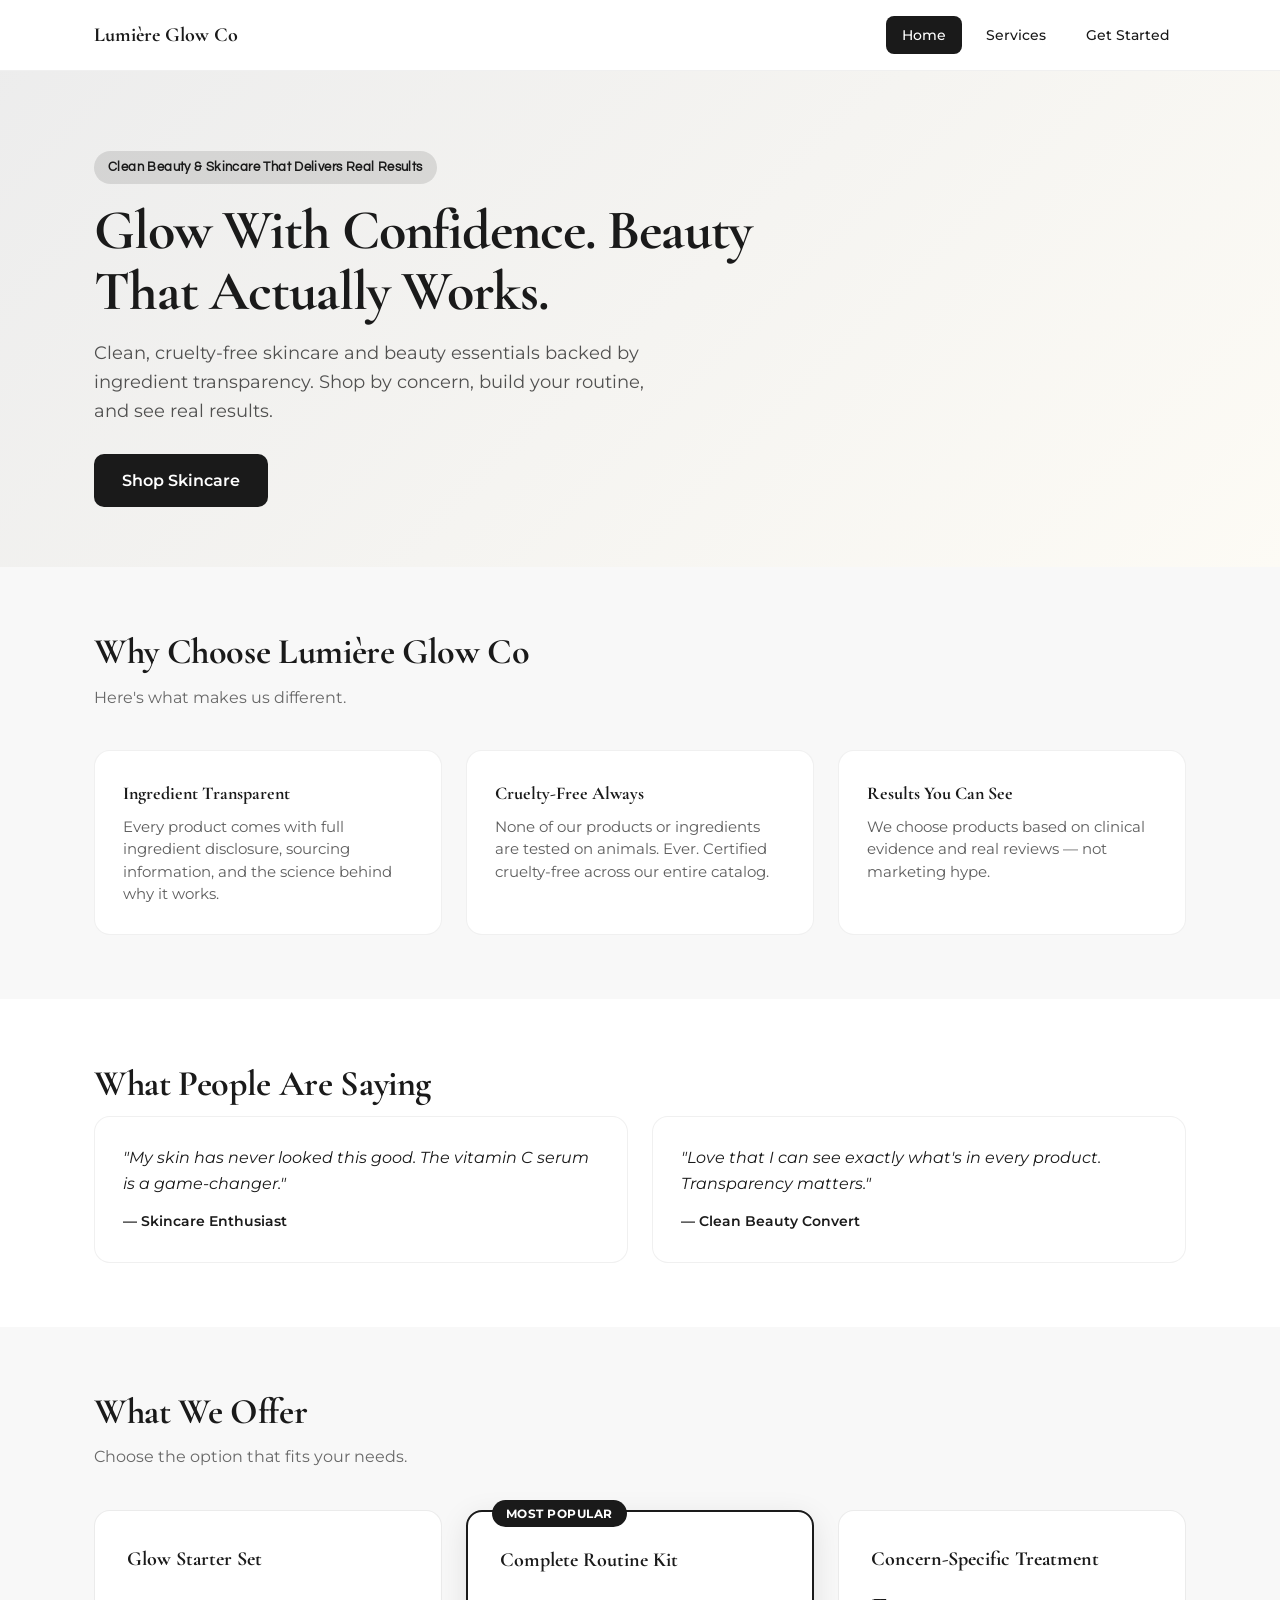
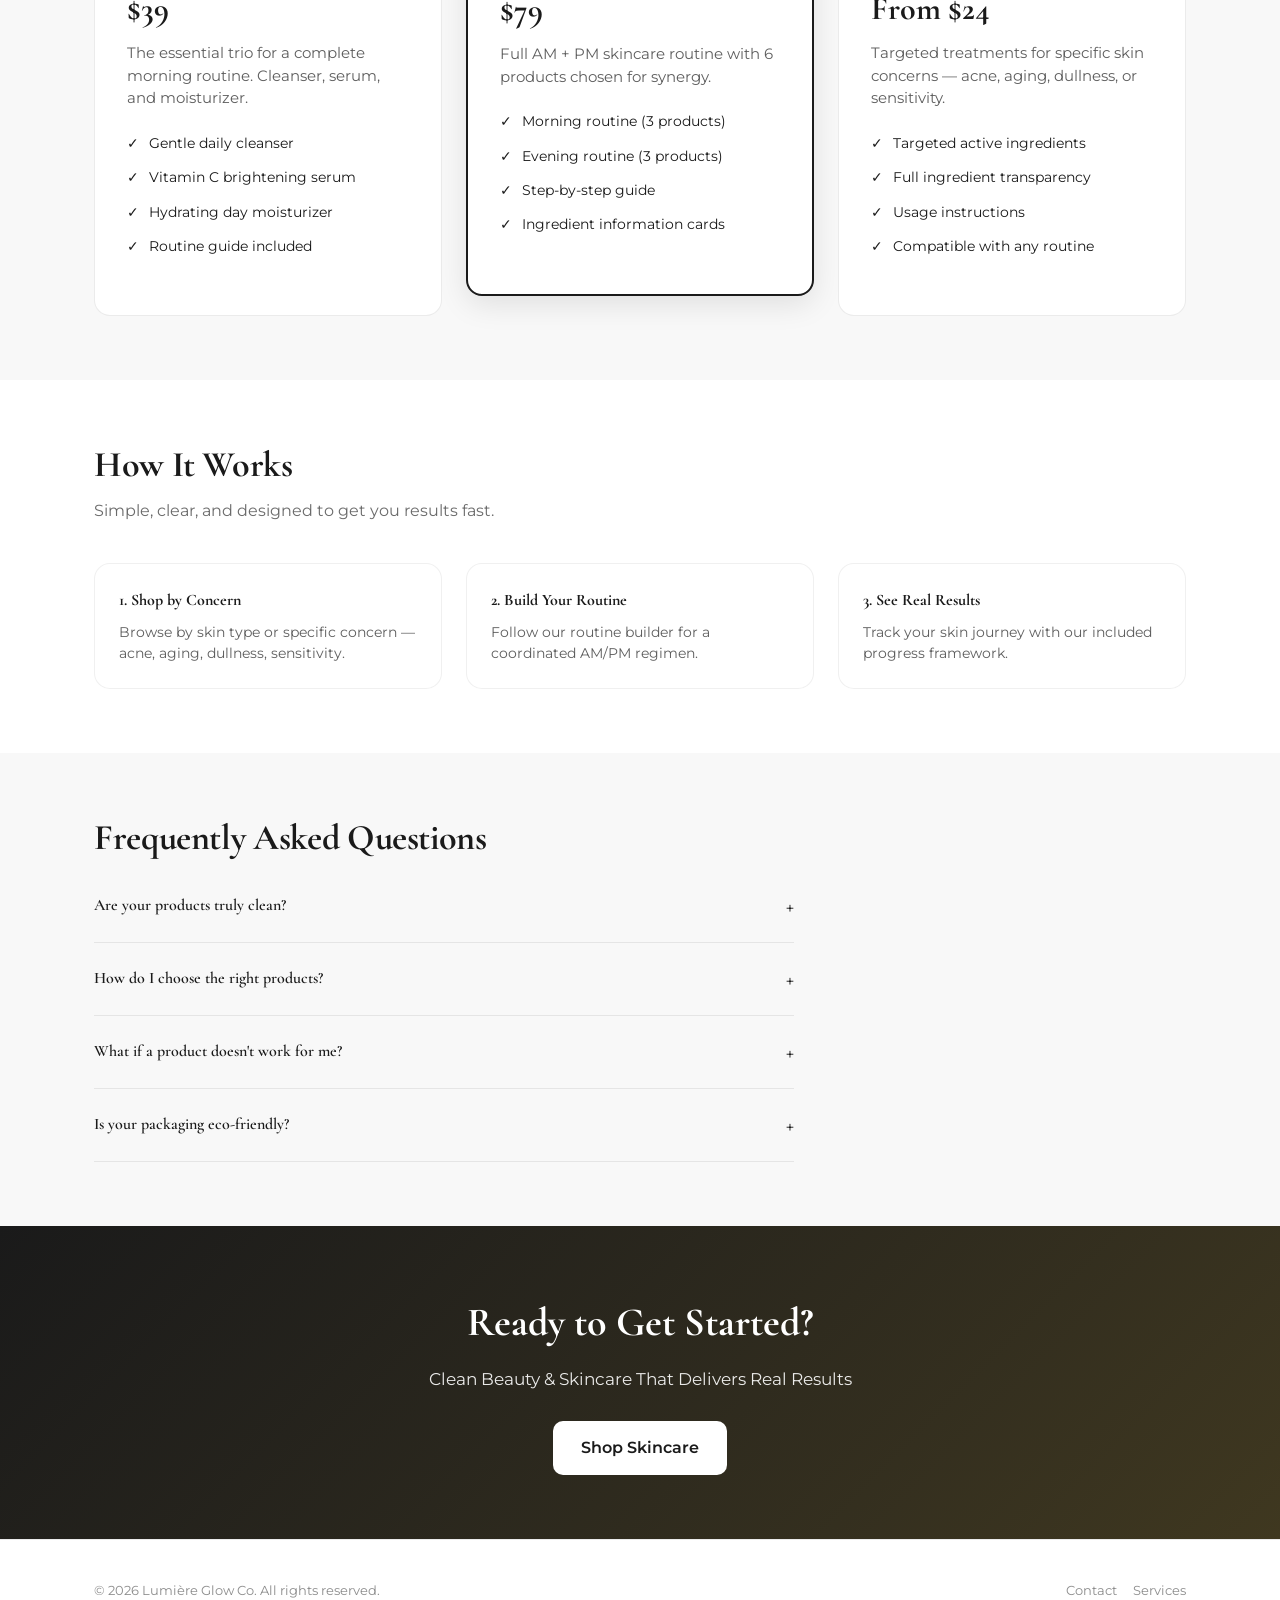
==== commit a92fae03: "Deploy lumiereglowco.com — ASI Network site update" ====
--- a/index.html
+++ b/index.html
@@ -1,102 +1,188 @@
-<!doctype html>
-<html>
+<!DOCTYPE html>
+<html lang="en">
 <head>
-  <meta charset="utf-8" />
-  <meta name="viewport" content="width=device-width, initial-scale=1" />
-  <title>Lumiere Beauty | Home</title>
-  <link rel="preconnect" href="https://fonts.googleapis.com" /><link rel="preconnect" href="https://fonts.gstatic.com" crossorigin /><link href="https://fonts.googleapis.com/css2?family=Cormorant+Garamond:wght@400;500;600;700;800&family=Montserrat:wght@400;500;600;700;800&family=Questrial:wght@400;500;600;700;800&display=swap" rel="stylesheet" />
-  <link rel="stylesheet" href="./styles.css" />
+  <meta charset="utf-8">
+  <meta name="viewport" content="width=device-width, initial-scale=1">
+  <title>Home | Lumière Glow Co</title>
+  <meta name="description" content="Discover clean, effective skincare and beauty essentials curated for real results. Every product is ingredient-transparent, cruelty-free, and chosen for its proven efficacy.">
+  <meta property="og:title" content="Home | Lumière Glow Co">
+  <meta property="og:description" content="Discover clean, effective skincare and beauty essentials curated for real results. Every product is ingredient-transparent, cruelty-free, and chosen for its proven efficacy.">
+  <meta property="og:type" content="website">
+  <meta property="og:url" content="https://lumiereglowco.com/">
+  <meta name="twitter:card" content="summary">
+  <meta name="twitter:title" content="Home | Lumière Glow Co">
+  <meta name="twitter:description" content="Discover clean, effective skincare and beauty essentials curated for real results. Every product is ingredient-transparent, cruelty-free, and chosen for its proven efficacy.">
+  <link rel="preconnect" href="https://fonts.googleapis.com">
+  <link rel="preconnect" href="https://fonts.gstatic.com" crossorigin>
+  <link href="https://fonts.googleapis.com/css2?family=Cormorant+Garamond:wght@400;500;600;700;800&family=Montserrat:wght@400;500;600;700;800&family=Questrial:wght@400;500;600;700;800&display=swap" rel="stylesheet">
+  <link rel="stylesheet" href="./styles.css">
 </head>
-<body>
-  <main class="page">
-    <header class="header">
-      <a class="brand" href="./index.html">
-        <span class="brand-mark"></span>
-        <span class="brand-copy">
-          <strong>Lumiere Beauty</strong>
-          <span>Refined serif wordmark with glow or botanical linework.</span>
-        </span>
-      </a>
-      <nav class="nav">
-        <a class='button primary' href='index.html'>Home</a>
-        <a class='button ghost' href='offer.html'>Offer</a>
-        <a class='button ghost' href='checkout.html'>Checkout</a>
-        <a class='button ghost' href='channels.html'>Channels</a>
-        <a class='button ghost' href='thank-you.html'>Thank You</a>
+<body data-business-id="b6">
+  <header class="site-header">
+    <div class="container">
+      <a href="./index.html" class="logo"><span>L</span>umière Glow Co</a>
+      <nav class="nav-links">
+    <a href="./index.html" class="active">Home</a>
+    <a href="./offer.html">Services</a>
+    <a href="./checkout.html">Get Started</a>
       </nav>
-    </header>
-    
-    <section class="hero">
-      <article class="hero-card">
-        <div class="eyebrow">Clean Commerce + Luxury Matte</div>
-        <h1>Beauty pages must feel authorized, luminous, and safe.</h1>
-        <p>Every visible surface should reassure the shopper that the products, claims, and sourcing are controlled and compliant.</p>
-        <div class="actions">
-          <a class="button primary" href="./offer.html">Open Offer System</a>
-          <a class="button ghost" href="./channels.html">See Connected Surfaces</a>
+    </div>
+  </header>
+  <section class="hero-section">
+    <div class="container">
+      <div class="hero-content">
+        <div class="hero-badge">Clean Beauty &amp; Skincare That Delivers Real Results</div>
+        <h1>Glow With Confidence. Beauty That Actually Works.</h1>
+        <p>Clean, cruelty-free skincare and beauty essentials backed by ingredient transparency. Shop by concern, build your routine, and see real results.</p>
+        <div class="btn-group">
+          <a href="./offer.html" class="btn btn-primary">Shop Skincare</a>
         </div>
-        <div class="meta">
-          <div class="meta-card">
-            <strong>Domain</strong>
-            <span>https://lumiereglowco.com</span>
-          </div>
-          <div class="meta-card">
-            <strong>Runtime Path</strong>
-            <span>/businesses/b6/landing/lumiere-clean-routine-preview</span>
-          </div>
-          
-          <div class="meta-card">
-            <strong>Voice</strong>
-            <span>Elegant, safe, and trust-heavy.</span>
-          </div>
+      </div>
+    </div>
+  </section>
+  <section class="section section-alt">
+    <div class="container">
+      <h2 class="section-title">Why Choose Lumière Glow Co</h2>
+      <p class="section-subtitle">Here's what makes us different.</p>
+      <div class="features-grid">
+        <div class="feature-card">
+          <h3>Ingredient Transparent</h3>
+          <p>Every product comes with full ingredient disclosure, sourcing information, and the science behind why it works.</p>
         </div>
-      </article>
-      <aside class="hero-card">
-        <h2>Site Map</h2>
-        <ul><li>Home</li><li>Shop by concern</li><li>Routine builder</li><li>Best sellers</li><li>Product page</li><li>Checkout</li></ul>
-        <h2 style="margin-top:24px;">Trust Cues</h2>
-        <ul><li>Authorized retailer feel</li><li>Ingredient clarity</li><li>Routine-based navigation</li></ul>
-      </aside>
-    </section>
-    <section class="panel" style="margin-top:24px;">
-      <h2>Conversion Pillars</h2>
-      <div class="grid-three" style="margin-top:18px;">
-        <article class='offer-card'><h3>Trust</h3><p>Trust</p></article><article class='offer-card'><h3>Safety</h3><p>Safety</p></article><article class='offer-card'><h3>Elegant routine building</h3><p>Elegant routine building</p></article>
+        <div class="feature-card">
+          <h3>Cruelty-Free Always</h3>
+          <p>None of our products or ingredients are tested on animals. Ever. Certified cruelty-free across our entire catalog.</p>
+        </div>
+        <div class="feature-card">
+          <h3>Results You Can See</h3>
+          <p>We choose products based on clinical evidence and real reviews — not marketing hype.</p>
+        </div>
       </div>
-    </section>
-    
-    <div class="footer-note">Local deployment pack for Lumiere Beauty. No launch without approval.</div>
-  </main>
-
-  <!-- ASI Analytics (lightweight, privacy-friendly) -->
+    </div>
+  </section>
+  <section class="section">
+    <div class="container">
+      <h2 class="section-title">What People Are Saying</h2>
+      <div class="proof-grid">
+        <div class="proof-card">
+          <blockquote>"My skin has never looked this good. The vitamin C serum is a game-changer."</blockquote>
+          <cite>— Skincare Enthusiast</cite>
+        </div>
+        <div class="proof-card">
+          <blockquote>"Love that I can see exactly what&#x27;s in every product. Transparency matters."</blockquote>
+          <cite>— Clean Beauty Convert</cite>
+        </div>
+      </div>
+    </div>
+  </section>
+  <section class="section  section-alt">
+    <div class="container">
+      <h2 class="section-title">What We Offer</h2>
+      <p class="section-subtitle">Choose the option that fits your needs.</p>
+      <div class="offers-grid">
+        <div class="offer-card">
+          <h3>Glow Starter Set</h3>
+          <div class="offer-price">$39</div>
+          <p>The essential trio for a complete morning routine. Cleanser, serum, and moisturizer.</p>
+          <ul>
+          <li>Gentle daily cleanser</li>
+          <li>Vitamin C brightening serum</li>
+          <li>Hydrating day moisturizer</li>
+          <li>Routine guide included</li>
+          </ul>
+        </div>
+        <div class="offer-card featured">
+          <h3>Complete Routine Kit</h3>
+          <div class="offer-price">$79</div>
+          <p>Full AM + PM skincare routine with 6 products chosen for synergy.</p>
+          <ul>
+          <li>Morning routine (3 products)</li>
+          <li>Evening routine (3 products)</li>
+          <li>Step-by-step guide</li>
+          <li>Ingredient information cards</li>
+          </ul>
+        </div>
+        <div class="offer-card">
+          <h3>Concern-Specific Treatment</h3>
+          <div class="offer-price">From $24</div>
+          <p>Targeted treatments for specific skin concerns — acne, aging, dullness, or sensitivity.</p>
+          <ul>
+          <li>Targeted active ingredients</li>
+          <li>Full ingredient transparency</li>
+          <li>Usage instructions</li>
+          <li>Compatible with any routine</li>
+          </ul>
+        </div>
+      </div>
+    </div>
+  </section>
+  <section class="section">
+    <div class="container">
+      <h2 class="section-title">How It Works</h2>
+      <p class="section-subtitle">Simple, clear, and designed to get you results fast.</p>
+      <div class="process-grid">
+        <div class="process-step">
+          <h3>1. Shop by Concern</h3>
+          <p>Browse by skin type or specific concern — acne, aging, dullness, sensitivity.</p>
+        </div>
+        <div class="process-step">
+          <h3>2. Build Your Routine</h3>
+          <p>Follow our routine builder for a coordinated AM/PM regimen.</p>
+        </div>
+        <div class="process-step">
+          <h3>3. See Real Results</h3>
+          <p>Track your skin journey with our included progress framework.</p>
+        </div>
+      </div>
+    </div>
+  </section>
+  <section class="section section-alt">
+    <div class="container">
+      <h2 class="section-title">Frequently Asked Questions</h2>
+      <div class="faq-list">
+        <details class="faq-item">
+          <summary>Are your products truly clean?</summary>
+          <p>Yes. Every product meets our clean beauty standards — no parabens, sulfates, phthalates, or synthetic fragrances.</p>
+        </details>
+        <details class="faq-item">
+          <summary>How do I choose the right products?</summary>
+          <p>Use our &#x27;Shop by Concern&#x27; feature or take the skin quiz on the product page for personalized recommendations.</p>
+        </details>
+        <details class="faq-item">
+          <summary>What if a product doesn&#x27;t work for me?</summary>
+          <p>30-day satisfaction guarantee. If you&#x27;re not seeing results, contact us for a full refund.</p>
+        </details>
+        <details class="faq-item">
+          <summary>Is your packaging eco-friendly?</summary>
+          <p>We use recyclable packaging wherever possible and are transitioning to fully sustainable materials.</p>
+        </details>
+      </div>
+    </div>
+  </section>
+  <section class="cta-section">
+    <div class="container">
+      <h2>Ready to Get Started?</h2>
+      <p>Clean Beauty &amp; Skincare That Delivers Real Results</p>
+      <a href="./offer.html" class="btn btn-primary">Shop Skincare</a>
+    </div>
+  </section>
+  <footer class="site-footer">
+    <div class="container">
+      <div class="footer-content">
+        <p>&copy; 2026 Lumière Glow Co. All rights reserved.</p>
+        <div class="footer-links">
+          <a href="mailto:support@lumiereglowco.com">Contact</a>
+          <a href="./offer.html">Services</a>
+        </div>
+      </div>
+    </div>
+  </footer>
   <script>
   (function(){
-    var bid = document.body.getAttribute('data-business-id') || 'unknown';
-    var page = location.pathname.split('/').pop() || 'index.html';
-    var key = 'asi_pv_' + bid;
-    try {
-      var data = JSON.parse(localStorage.getItem(key) || '{}');
-      data[page] = (data[page] || 0) + 1;
-      data._total = (data._total || 0) + 1;
-      data._last = new Date().toISOString();
-      data._ref = document.referrer || 'direct';
-      localStorage.setItem(key, JSON.stringify(data));
-    } catch(e) {}
-    // Beacon to analytics endpoint if configured
-    if (window.ASI_ANALYTICS_URL) {
-      var payload = JSON.stringify({
-        business_id: bid,
-        page: page,
-        referrer: document.referrer || 'direct',
-        timestamp: new Date().toISOString(),
-        ua: navigator.userAgent
-      });
-      try {
-        navigator.sendBeacon(window.ASI_ANALYTICS_URL, payload);
-      } catch(e) {
-        // Silent fail — analytics should never break the site
-      }
-    }
+    var bid='b6',page=location.pathname.split('/').pop()||'index.html';
+    var key='asi_pv_'+bid;
+    try{var d=JSON.parse(localStorage.getItem(key)||'{}');d[page]=(d[page]||0)+1;d._total=(d._total||0)+1;d._last=new Date().toISOString();d._ref=document.referrer||'direct';localStorage.setItem(key,JSON.stringify(d));}catch(e){}
+    if(window.ASI_ANALYTICS_URL){try{navigator.sendBeacon(window.ASI_ANALYTICS_URL,JSON.stringify({business_id:bid,page:page,referrer:document.referrer||'direct',timestamp:new Date().toISOString(),ua:navigator.userAgent}));}catch(e){}}
   })();
   </script>
 </body>
--- a/styles.css
+++ b/styles.css
@@ -1,92 +1,176 @@
-
 :root {
   --primary: #1A1A1A;
   --secondary: #D4AF37;
-  --accent: #B08968;
+  --accent: #F8E9E3;
   --ink: #1A1A1A;
-  --surface: #F8E9E3;
-  --line: rgba(15, 23, 42, 0.12);
-  --display: 'Cormorant Garamond', 'Avenir Next', 'Segoe UI', sans-serif;
-  --body: 'Montserrat', 'Avenir Next', 'Segoe UI', sans-serif;
-  --accent-font: 'Questrial', 'Avenir Next', 'Segoe UI', sans-serif;
+  --surface: #FFFFFF;
+  --display: 'Cormorant Garamond', system-ui, sans-serif;
+  --body: 'Montserrat', system-ui, sans-serif;
+  --accent-font: 'Questrial', system-ui, sans-serif;
 }
-* { box-sizing: border-box; }
-body {
-  margin: 0;
-  font-family: var(--body);
-  color: var(--ink);
-  background: #0d0d1a;
-  background-image:
-    radial-gradient(ellipse at 20% 0%, color-mix(in srgb, var(--primary) 30%, #0d0d1a), transparent 50%),
-    radial-gradient(ellipse at 80% 0%, color-mix(in srgb, var(--secondary) 20%, #0d0d1a), transparent 40%),
-    linear-gradient(180deg, #0d0d1a 0%, #111128 15%, #1a1a35 30%, #2a2a48 45%, var(--surface) 68%, #ffffff 85%);
+*{box-sizing:border-box;margin:0;padding:0;}
+body{
+  font-family:var(--body);color:var(--ink);background:var(--surface);
+  line-height:1.6;-webkit-font-smoothing:antialiased;
 }
-a { color: inherit; }
-.page { max-width: 1180px; margin: 0 auto; padding: 24px 20px 80px; }
-.header { display: flex; flex-wrap: wrap; align-items: center; justify-content: space-between; gap: 12px; padding: 6px 0 24px; }
-.brand { display: flex; align-items: center; gap: 14px; text-decoration: none; }
-.brand-mark { width: 44px; height: 44px; border-radius: 15px; background: linear-gradient(145deg, var(--primary), var(--secondary)); }
-.brand-copy strong { display: block; font-family: var(--display); font-size: 18px; line-height: 1; }
-.brand-copy span { display: block; margin-top: 5px; font-size: 13px; color: color-mix(in srgb, var(--ink) 66%, white); }
-.nav { display: flex; flex-wrap: wrap; gap: 10px; }
-.nav a { border: 1px solid var(--line); border-radius: 999px; padding: 9px 14px; text-decoration: none; font-size: 13px; background: rgba(255,255,255,0.84); }
-.hero,
-.grid-two,
-.grid-three,
-.offer-grid { display: grid; gap: 18px; }
-.hero { grid-template-columns: minmax(0, 1.25fr) minmax(280px, 0.75fr); align-items: stretch; }
-.grid-two { grid-template-columns: repeat(2, minmax(0, 1fr)); }
-.grid-three { grid-template-columns: repeat(3, minmax(0, 1fr)); }
-.offer-grid { grid-template-columns: repeat(auto-fit, minmax(240px, 1fr)); }
-.panel,
-.hero-card,
-.offer-card { border: 1px solid var(--line); border-radius: 28px; background: rgba(255,255,255,0.88); box-shadow: 0 24px 60px rgba(15,23,42,0.1); }
-.hero-card,
-.panel,
-.offer-card { padding: 28px; }
-.eyebrow { display: inline-flex; border-radius: 999px; padding: 8px 14px; background: linear-gradient(135deg, var(--primary), var(--secondary)); color: #081018; font-family: var(--accent-font); font-size: 12px; font-weight: 700; letter-spacing: 0.08em; text-transform: uppercase; }
-h1, h2, h3 { margin: 0; font-family: var(--display); line-height: 0.98; letter-spacing: -0.03em; }
-h1 { margin-top: 18px; font-size: clamp(40px, 7vw, 70px); max-width: 11ch; }
-h2 { font-size: clamp(24px, 4vw, 34px); }
-h3 { font-size: 22px; }
-p, li { color: color-mix(in srgb, var(--ink) 76%, white); line-height: 1.7; font-size: 17px; }
-.actions { display: flex; flex-wrap: wrap; gap: 12px; margin-top: 24px; }
-.button { display: inline-flex; align-items: center; justify-content: center; text-decoration: none; border-radius: 999px; padding: 14px 18px; font-weight: 700; }
-.button.primary { background: linear-gradient(135deg, var(--primary), var(--secondary)); color: #081018; }
-.button.ghost { border: 1px solid var(--line); }
-.meta { display: grid; gap: 12px; grid-template-columns: repeat(3, minmax(0, 1fr)); margin-top: 24px; }
-.meta-card { border-radius: 18px; padding: 16px; background: color-mix(in srgb, var(--surface) 92%, white); border: 1px solid var(--line); }
-.meta-card strong { display: block; font-family: var(--display); font-size: 15px; margin-bottom: 6px; }
-.price { display: inline-block; margin: 16px 0 12px; padding: 8px 12px; border-radius: 999px; background: color-mix(in srgb, var(--accent) 18%, white); font-family: var(--accent-font); font-size: 14px; font-weight: 700; letter-spacing: 0.08em; text-transform: uppercase; }
-.micro { font-size: 13px; color: color-mix(in srgb, var(--ink) 64%, white); }
-ul { margin: 14px 0 0; padding-left: 20px; }
-li + li { margin-top: 7px; }
-.footer-note { margin-top: 22px; font-size: 13px; text-align: center; color: color-mix(in srgb, var(--ink) 62%, white); }
-@media (max-width: 960px) {
-  .hero, .grid-two, .grid-three, .meta { grid-template-columns: 1fr; }
-  h1 { max-width: none; }
+a{color:var(--primary);text-decoration:none;}
+a:hover{text-decoration:underline;}
+img{max-width:100%;height:auto;}
+
+/* Layout */
+.container{max-width:1140px;margin:0 auto;padding:0 24px;}
+
+/* Header */
+.site-header{
+  padding:16px 0;border-bottom:1px solid rgba(0,0,0,0.06);
+  background:rgba(255,255,255,0.95);backdrop-filter:blur(10px);
+  position:sticky;top:0;z-index:100;
 }
-@media (max-width: 720px) {
-  .page { padding: 18px 16px 72px; }
-  .hero-card, .panel, .offer-card { padding: 22px; border-radius: 24px; }
-  .button { width: 100%; }
+.site-header .container{display:flex;align-items:center;justify-content:space-between;gap:16px;flex-wrap:wrap;}
+.logo{font-family:var(--display);font-size:20px;font-weight:700;color:var(--ink);text-decoration:none;}
+.logo:hover{text-decoration:none;}
+.logo span{color:var(--primary);}
+.nav-links{display:flex;gap:8px;align-items:center;flex-wrap:wrap;}
+.nav-links a{
+  padding:8px 16px;border-radius:8px;font-size:14px;font-weight:500;
+  color:var(--ink);text-decoration:none;transition:all .2s;
 }
+.nav-links a:hover{background:rgba(0,0,0,0.04);text-decoration:none;}
+.nav-links a.active{background:var(--primary);color:#fff;}
 
-/* ── Dark hero treatment (particles visible) ── */
-.page { position: relative; z-index: 2; }
-.header { position: relative; z-index: 3; }
-.header .brand-copy strong { color: #fff; text-shadow: 0 1px 8px rgba(0,0,0,0.3); }
-.header .nav a { background: rgba(255,255,255,0.08); color: rgba(255,255,255,0.9); border-color: rgba(255,255,255,0.12); }
-.header .nav a:hover { background: var(--primary); color: #fff; border-color: var(--primary); }
-.header .nav a.button.primary { background: linear-gradient(135deg, var(--primary), var(--secondary)); color: #fff; border-color: transparent; }
-.hero-card { background: rgba(255,255,255,0.06); backdrop-filter: blur(20px); -webkit-backdrop-filter: blur(20px); border-color: rgba(255,255,255,0.1); box-shadow: 0 24px 60px rgba(0,0,0,0.3); }
-.hero-card h1 { color: #fff; text-shadow: 0 2px 16px rgba(0,0,0,0.4); }
-.hero-card h2, .hero-card h3 { color: rgba(255,255,255,0.95); }
-.hero-card p, .hero-card li { color: rgba(255,255,255,0.75) !important; }
-.hero-card .eyebrow { box-shadow: 0 4px 16px rgba(0,0,0,0.3); }
-.hero-card .button.ghost { color: rgba(255,255,255,0.9); border-color: rgba(255,255,255,0.2); background: rgba(255,255,255,0.06); }
-.hero-card .button.ghost:hover { border-color: var(--primary); color: #fff; background: rgba(255,255,255,0.1); }
-.hero-card a { color: rgba(255,255,255,0.85); }
-.hero-card ul { padding-left: 20px; }
-.trust-strip { background: rgba(255,255,255,0.04); border-radius: 16px; margin-left: -8px; margin-right: -8px; padding: 18px 24px; backdrop-filter: blur(8px); -webkit-backdrop-filter: blur(8px); }
-.trust-badge { color: rgba(255,255,255,0.85); }
+/* Hero */
+.hero-section{
+  padding:80px 0 60px;
+  background:linear-gradient(135deg,
+    color-mix(in srgb, var(--primary) 8%, var(--surface)),
+    color-mix(in srgb, var(--secondary) 5%, var(--surface)));
+}
+.hero-content{max-width:680px;}
+.hero-badge{
+  display:inline-block;padding:6px 14px;border-radius:100px;
+  background:color-mix(in srgb, var(--primary) 12%, transparent);
+  color:var(--primary);font-size:13px;font-weight:600;
+  font-family:var(--accent-font);letter-spacing:0.03em;margin-bottom:16px;
+}
+.hero-content h1{
+  font-family:var(--display);font-size:clamp(32px,5vw,56px);
+  font-weight:800;line-height:1.08;letter-spacing:-0.02em;margin-bottom:18px;color:var(--ink);
+}
+.hero-content p{font-size:18px;line-height:1.6;color:color-mix(in srgb,var(--ink) 75%,transparent);max-width:560px;margin-bottom:28px;}
+.btn{
+  display:inline-block;padding:14px 28px;border-radius:10px;
+  font-size:16px;font-weight:600;text-decoration:none;transition:all .2s;cursor:pointer;border:none;
+}
+.btn:hover{text-decoration:none;transform:translateY(-1px);box-shadow:0 4px 16px rgba(0,0,0,0.12);}
+.btn-primary{background:var(--primary);color:#fff;}
+.btn-secondary{background:transparent;color:var(--primary);border:2px solid var(--primary);}
+.btn-group{display:flex;gap:12px;flex-wrap:wrap;}
+
+/* Sections */
+.section{padding:64px 0;}
+.section-alt{background:color-mix(in srgb,var(--primary) 3%,var(--surface));}
+.section-title{
+  font-family:var(--display);font-size:clamp(24px,3.5vw,36px);
+  font-weight:700;line-height:1.15;letter-spacing:-0.01em;margin-bottom:12px;
+}
+.section-subtitle{font-size:16px;color:color-mix(in srgb,var(--ink) 65%,transparent);max-width:560px;margin-bottom:40px;}
+
+/* Feature grid */
+.features-grid{display:grid;grid-template-columns:repeat(auto-fit,minmax(300px,1fr));gap:24px;}
+.feature-card{
+  padding:28px;border-radius:16px;background:#fff;
+  border:1px solid rgba(0,0,0,0.06);transition:box-shadow .2s;
+}
+.feature-card:hover{box-shadow:0 8px 30px rgba(0,0,0,0.08);}
+.feature-card h3{font-family:var(--display);font-size:18px;font-weight:700;margin-bottom:8px;}
+.feature-card p{font-size:15px;color:color-mix(in srgb,var(--ink) 70%,transparent);line-height:1.5;}
+
+/* Offer cards */
+.offers-grid{display:grid;grid-template-columns:repeat(auto-fit,minmax(280px,1fr));gap:24px;align-items:start;}
+.offer-card{
+  padding:32px;border-radius:16px;background:#fff;
+  border:1px solid rgba(0,0,0,0.08);position:relative;
+}
+.offer-card.featured{border:2px solid var(--primary);box-shadow:0 8px 30px rgba(0,0,0,0.1);}
+.offer-card.featured::before{
+  content:'Most Popular';position:absolute;top:-12px;left:24px;
+  padding:4px 14px;border-radius:100px;background:var(--primary);color:#fff;
+  font-size:12px;font-weight:700;letter-spacing:0.04em;text-transform:uppercase;
+}
+.offer-card h3{font-family:var(--display);font-size:20px;font-weight:700;margin-bottom:4px;}
+.offer-price{font-size:32px;font-weight:800;color:var(--primary);font-family:var(--display);margin:8px 0;}
+.offer-card>p{font-size:15px;color:color-mix(in srgb,var(--ink) 70%,transparent);margin-bottom:16px;line-height:1.5;}
+.offer-card ul{list-style:none;margin-bottom:20px;}
+.offer-card ul li{padding:6px 0;font-size:14px;color:var(--ink);position:relative;padding-left:22px;}
+.offer-card ul li::before{content:'✓';position:absolute;left:0;color:var(--primary);font-weight:700;}
+.offer-card .btn{width:100%;text-align:center;}
+
+/* Process */
+.process-grid{display:grid;grid-template-columns:repeat(auto-fit,minmax(220px,1fr));gap:24px;counter-reset:process;}
+.process-step{padding:24px;border-radius:16px;background:#fff;border:1px solid rgba(0,0,0,0.06);}
+.process-step h3{font-family:var(--display);font-size:16px;font-weight:700;margin-bottom:8px;color:var(--primary);}
+.process-step p{font-size:14px;color:color-mix(in srgb,var(--ink) 70%,transparent);line-height:1.5;}
+
+/* FAQ */
+.faq-list{max-width:700px;}
+.faq-item{border-bottom:1px solid rgba(0,0,0,0.08);padding:20px 0;}
+.faq-item summary{
+  font-family:var(--display);font-size:16px;font-weight:600;cursor:pointer;
+  list-style:none;display:flex;justify-content:space-between;align-items:center;
+}
+.faq-item summary::after{content:'+';font-size:20px;color:var(--primary);transition:transform .2s;}
+.faq-item[open] summary::after{content:'−';}
+.faq-item p{margin-top:12px;font-size:15px;color:color-mix(in srgb,var(--ink) 75%,transparent);line-height:1.6;}
+
+/* Proof */
+.proof-grid{display:grid;grid-template-columns:repeat(auto-fit,minmax(300px,1fr));gap:24px;}
+.proof-card{padding:28px;border-radius:16px;background:#fff;border:1px solid rgba(0,0,0,0.06);}
+.proof-card blockquote{font-size:16px;font-style:italic;line-height:1.6;color:var(--ink);margin-bottom:12px;}
+.proof-card cite{font-size:14px;font-weight:600;color:var(--primary);font-style:normal;}
+
+/* CTA Footer */
+.cta-section{
+  padding:64px 0;text-align:center;
+  background:linear-gradient(135deg,var(--primary),color-mix(in srgb,var(--primary) 80%,var(--secondary)));
+  color:#fff;
+}
+.cta-section h2{font-family:var(--display);font-size:clamp(24px,4vw,40px);font-weight:700;margin-bottom:12px;color:#fff;}
+.cta-section p{font-size:17px;opacity:.9;margin-bottom:28px;max-width:500px;margin-left:auto;margin-right:auto;}
+.cta-section .btn-primary{background:#fff;color:var(--primary);}
+
+/* Footer */
+.site-footer{padding:40px 0;border-top:1px solid rgba(0,0,0,0.08);}
+.footer-content{display:flex;justify-content:space-between;align-items:center;flex-wrap:wrap;gap:16px;}
+.footer-content p{font-size:13px;color:color-mix(in srgb,var(--ink) 50%,transparent);}
+.footer-links{display:flex;gap:16px;}
+.footer-links a{font-size:13px;color:color-mix(in srgb,var(--ink) 50%,transparent);}
+.footer-links a:hover{color:var(--primary);}
+
+/* Network grid (B0 only) */
+.network-grid{display:grid;grid-template-columns:repeat(auto-fit,minmax(300px,1fr));gap:20px;}
+.network-card{
+  padding:24px;border-radius:16px;background:#fff;
+  border:1px solid rgba(0,0,0,0.06);transition:all .2s;
+}
+.network-card:hover{box-shadow:0 8px 30px rgba(0,0,0,0.08);transform:translateY(-2px);}
+.network-card h3{font-family:var(--display);font-size:17px;font-weight:700;margin-bottom:4px;}
+.network-card p{font-size:14px;color:color-mix(in srgb,var(--ink) 65%,transparent);margin-bottom:12px;}
+.network-card a{font-size:14px;font-weight:600;}
+
+/* Email capture */
+.email-form{display:flex;gap:10px;flex-wrap:wrap;max-width:460px;}
+.email-form input{
+  flex:1;min-width:200px;padding:12px 16px;border:2px solid rgba(0,0,0,0.1);
+  border-radius:10px;font-size:15px;font-family:var(--body);
+}
+.email-form input:focus{outline:none;border-color:var(--primary);}
+
+/* Responsive */
+@media(max-width:768px){
+  .hero-section{padding:48px 0 40px;}
+  .hero-content h1{font-size:28px;}
+  .features-grid,.offers-grid,.process-grid,.proof-grid,.network-grid{grid-template-columns:1fr;}
+  .nav-links{gap:4px;}
+  .nav-links a{padding:6px 10px;font-size:13px;}
+  .footer-content{flex-direction:column;text-align:center;}
+}
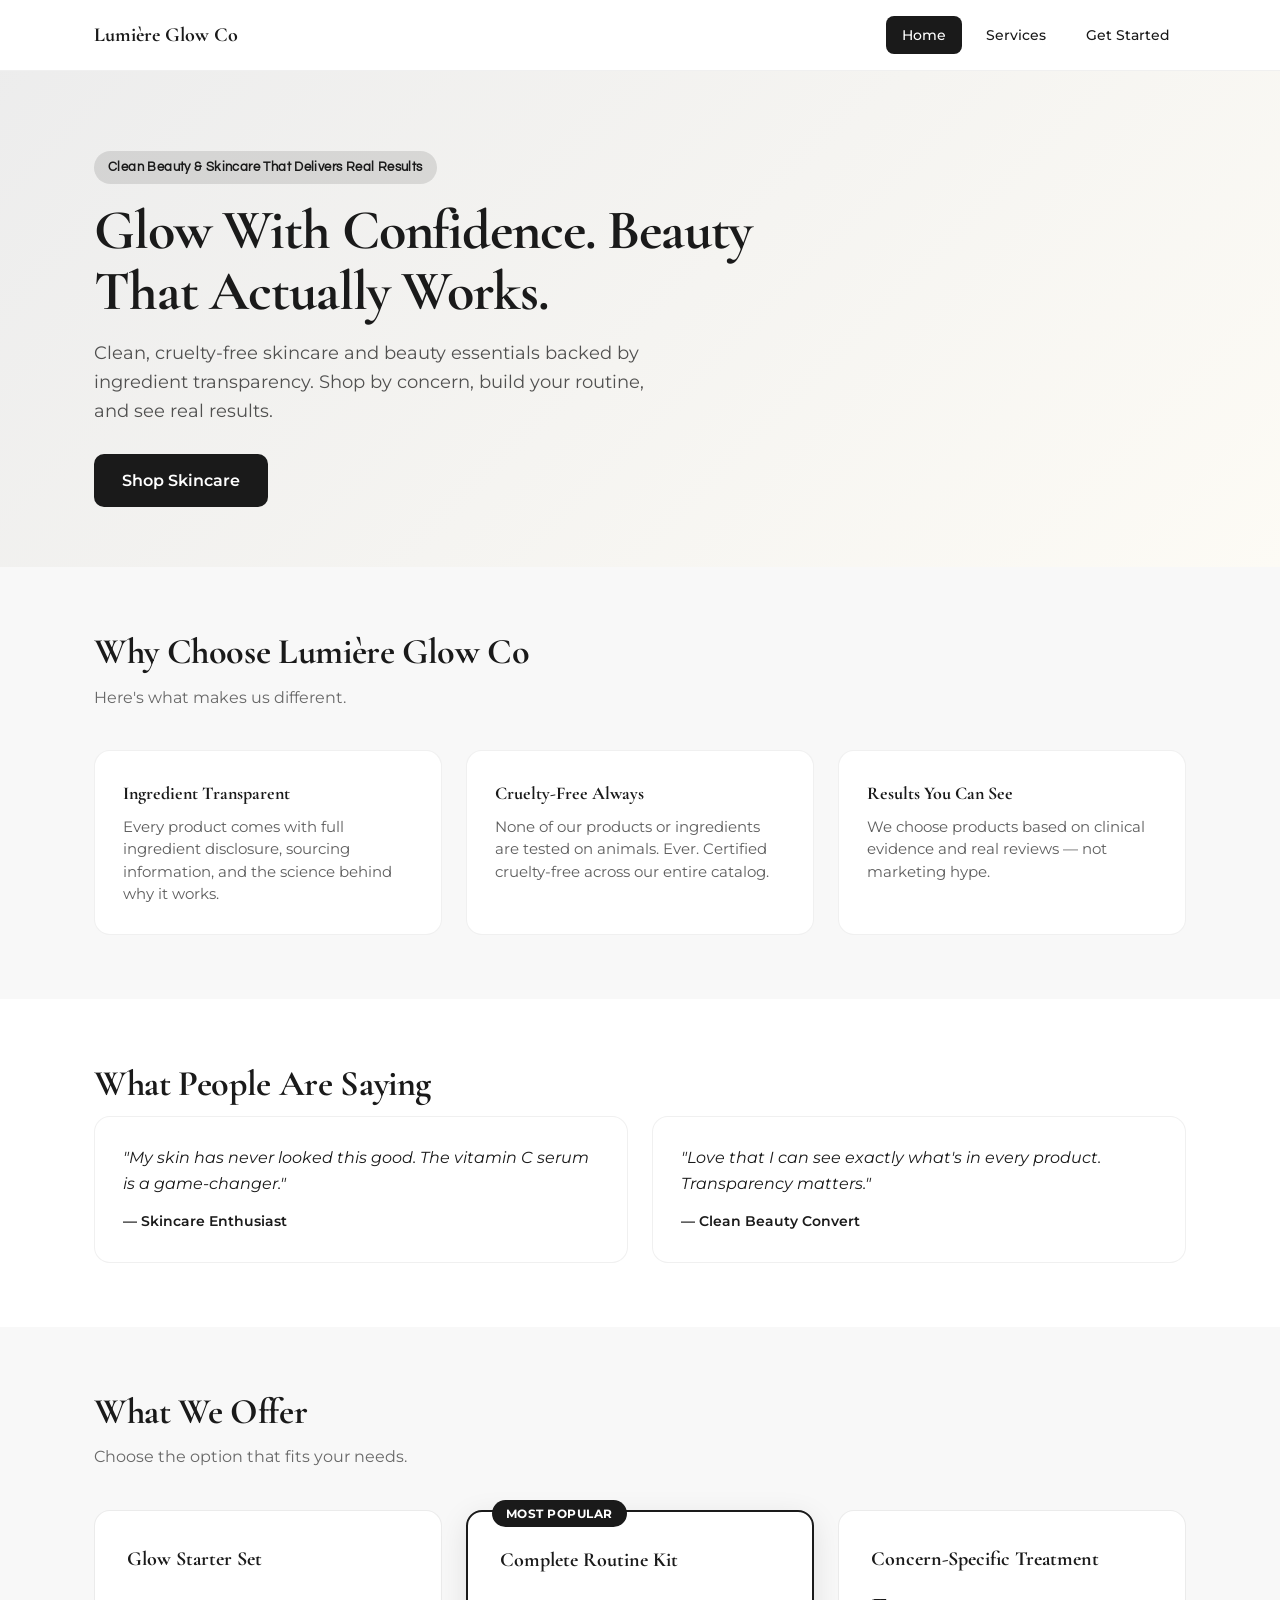
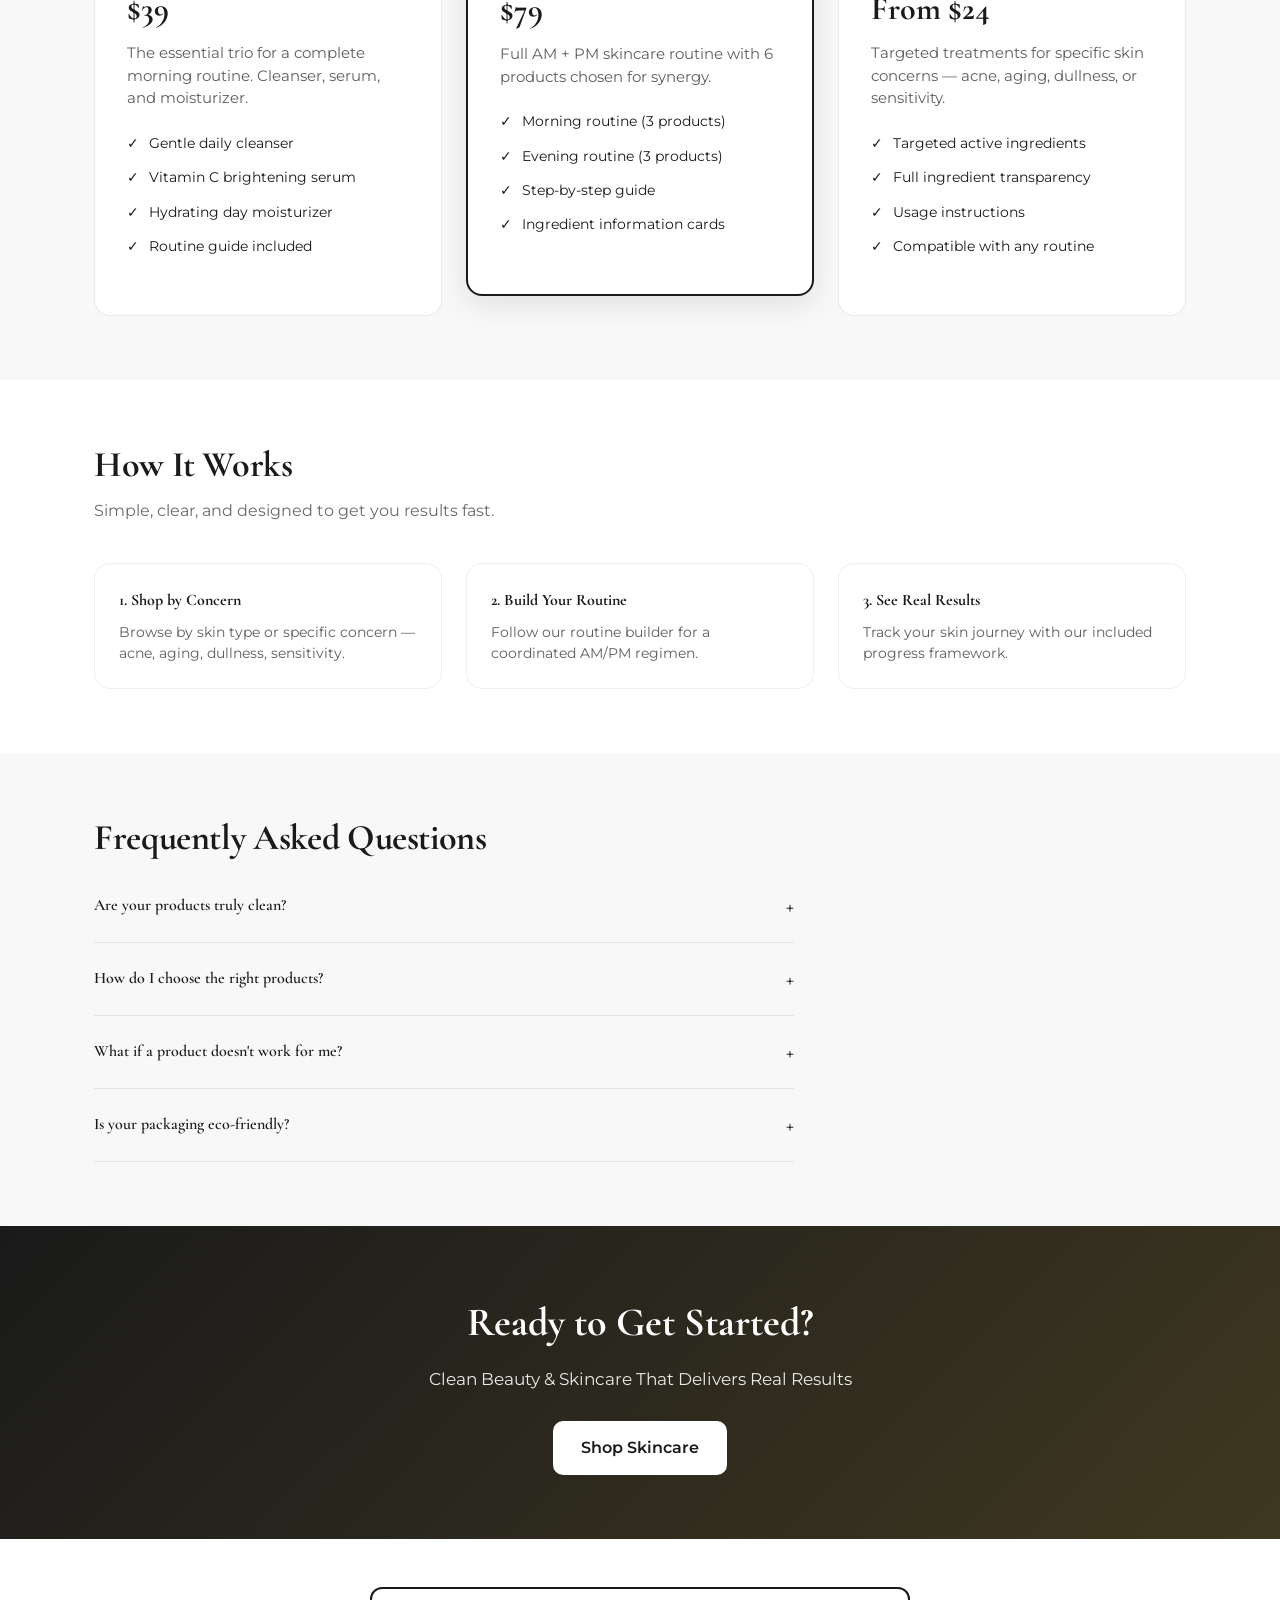
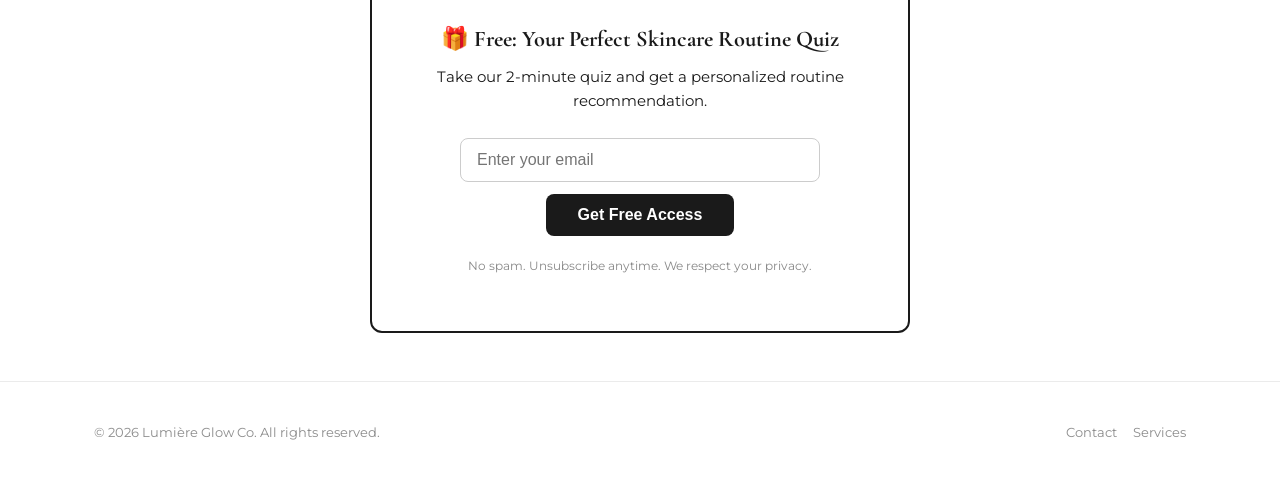
==== commit fb3542b8: "Deploy lumiereglowco.com — ASI Network site update" ====
--- a/index.html
+++ b/index.html
@@ -16,6 +16,17 @@
   <link rel="preconnect" href="https://fonts.gstatic.com" crossorigin>
   <link href="https://fonts.googleapis.com/css2?family=Cormorant+Garamond:wght@400;500;600;700;800&family=Montserrat:wght@400;500;600;700;800&family=Questrial:wght@400;500;600;700;800&display=swap" rel="stylesheet">
   <link rel="stylesheet" href="./styles.css">
+<script type="application/ld+json">
+{
+  "@context": "https://schema.org",
+  "@type": "Store",
+  "name": "Lumi\u00e8re Glow Co.",
+  "description": "Clean, cruelty-free skincare routines and ingredient-first beauty products.",
+  "url": "https://lumiereglowco.com",
+  "email": "hello@lumiereglowco.com"
+}
+</script>
+<link rel="canonical" href="https://lumiereglowco.com/">
 </head>
 <body data-business-id="b6">
   <header class="site-header">
@@ -166,6 +177,18 @@
       <a href="./offer.html" class="btn btn-primary">Shop Skincare</a>
     </div>
   </section>
+  
+  <!-- Lead Capture -->
+  <section class="lead-capture" id="free-resource">
+    <h3>🎁 Free: Your Perfect Skincare Routine Quiz</h3>
+    <p>Take our 2-minute quiz and get a personalized routine recommendation.</p>
+    <form action="#" method="POST" id="lead-form">
+      <input type="email" name="email" placeholder="Enter your email" required aria-label="Email address">
+      <button type="submit">Get Free Access</button>
+      <p class="privacy-note">No spam. Unsubscribe anytime. We respect your privacy.</p>
+    </form>
+  </section>
+
   <footer class="site-footer">
     <div class="container">
       <div class="footer-content">
@@ -185,5 +208,27 @@
     if(window.ASI_ANALYTICS_URL){try{navigator.sendBeacon(window.ASI_ANALYTICS_URL,JSON.stringify({business_id:bid,page:page,referrer:document.referrer||'direct',timestamp:new Date().toISOString(),ua:navigator.userAgent}));}catch(e){}}
   })();
   </script>
+
+<script>
+// Lead capture — stores submissions locally until email service is connected
+document.addEventListener('DOMContentLoaded', function() {
+  var form = document.getElementById('lead-form');
+  if (form) {
+    form.addEventListener('submit', function(e) {
+      e.preventDefault();
+      var email = form.querySelector('input[type="email"]').value;
+      if (!email) return;
+      // Store locally (will be replaced with real email API endpoint)
+      var leads = JSON.parse(localStorage.getItem('asi_leads') || '[]');
+      leads.push({ email: email, timestamp: new Date().toISOString(), source: window.location.hostname });
+      localStorage.setItem('asi_leads', JSON.stringify(leads));
+      // Show success
+      var section = form.closest('.lead-capture');
+      section.innerHTML = '<h3>✅ You\'re in!</h3><p>Check your inbox for your free resource.</p>';
+    });
+  }
+});
+</script>
+
 </body>
 </html>
--- a/styles.css
+++ b/styles.css
@@ -174,3 +174,58 @@
   .nav-links a{padding:6px 10px;font-size:13px;}
   .footer-content{flex-direction:column;text-align:center;}
 }
+
+/* ── Lead Capture ── */
+.lead-capture {
+  background: var(--surface, #f8f9fa);
+  border: 2px solid var(--primary, #2563eb);
+  border-radius: 12px;
+  padding: 2rem;
+  margin: 3rem auto;
+  max-width: 540px;
+  text-align: center;
+}
+.lead-capture h3 {
+  font-family: var(--display, sans-serif);
+  color: var(--ink, #1a1a2e);
+  margin-bottom: 0.5rem;
+  font-size: 1.4rem;
+}
+.lead-capture p {
+  color: var(--ink, #333);
+  margin-bottom: 1.5rem;
+  font-size: 0.95rem;
+}
+.lead-capture form {
+  display: flex;
+  flex-direction: column;
+  gap: 0.75rem;
+  align-items: center;
+}
+.lead-capture input[type="email"] {
+  width: 100%;
+  max-width: 360px;
+  padding: 0.75rem 1rem;
+  border: 1px solid #ccc;
+  border-radius: 8px;
+  font-size: 1rem;
+}
+.lead-capture button {
+  background: var(--primary, #2563eb);
+  color: #fff;
+  border: none;
+  padding: 0.75rem 2rem;
+  border-radius: 8px;
+  font-size: 1rem;
+  font-weight: 600;
+  cursor: pointer;
+  transition: opacity 0.2s;
+}
+.lead-capture button:hover {
+  opacity: 0.9;
+}
+.lead-capture .privacy-note {
+  font-size: 0.75rem;
+  color: #888;
+  margin-top: 0.5rem;
+}
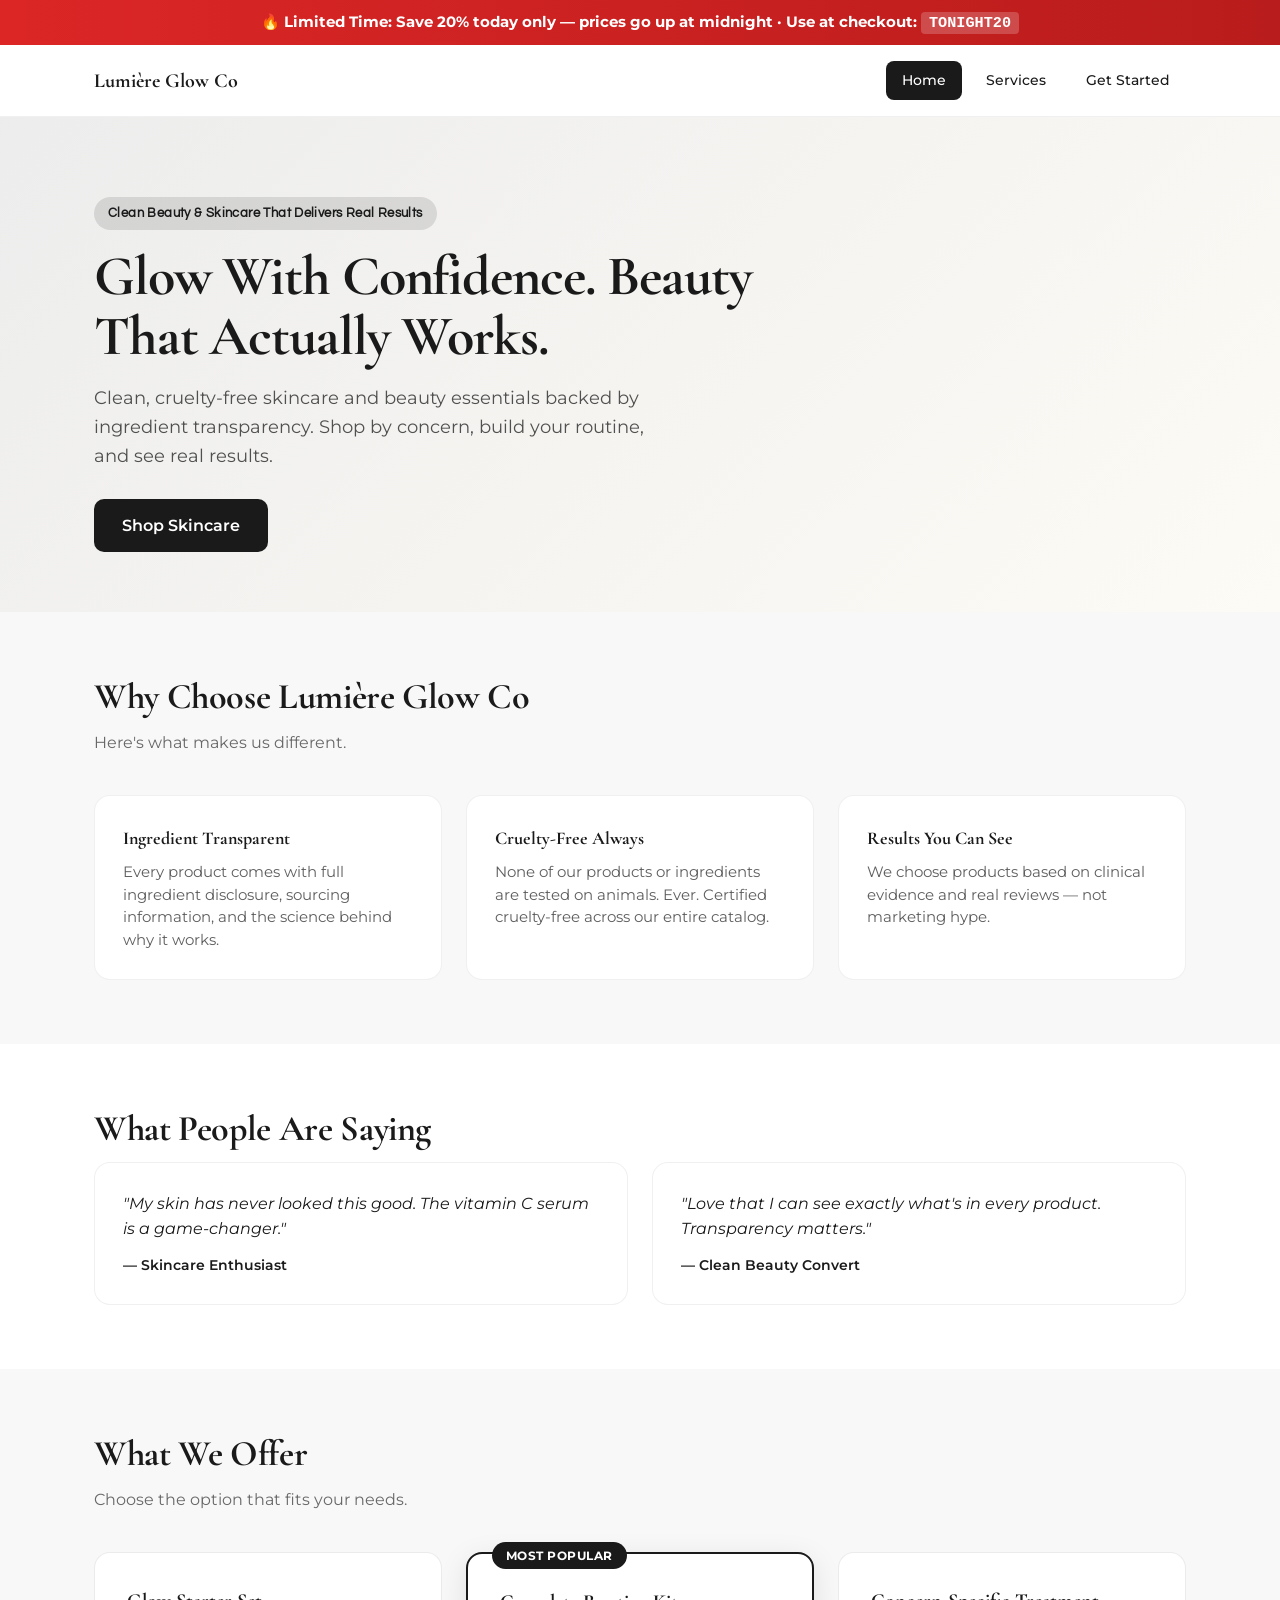
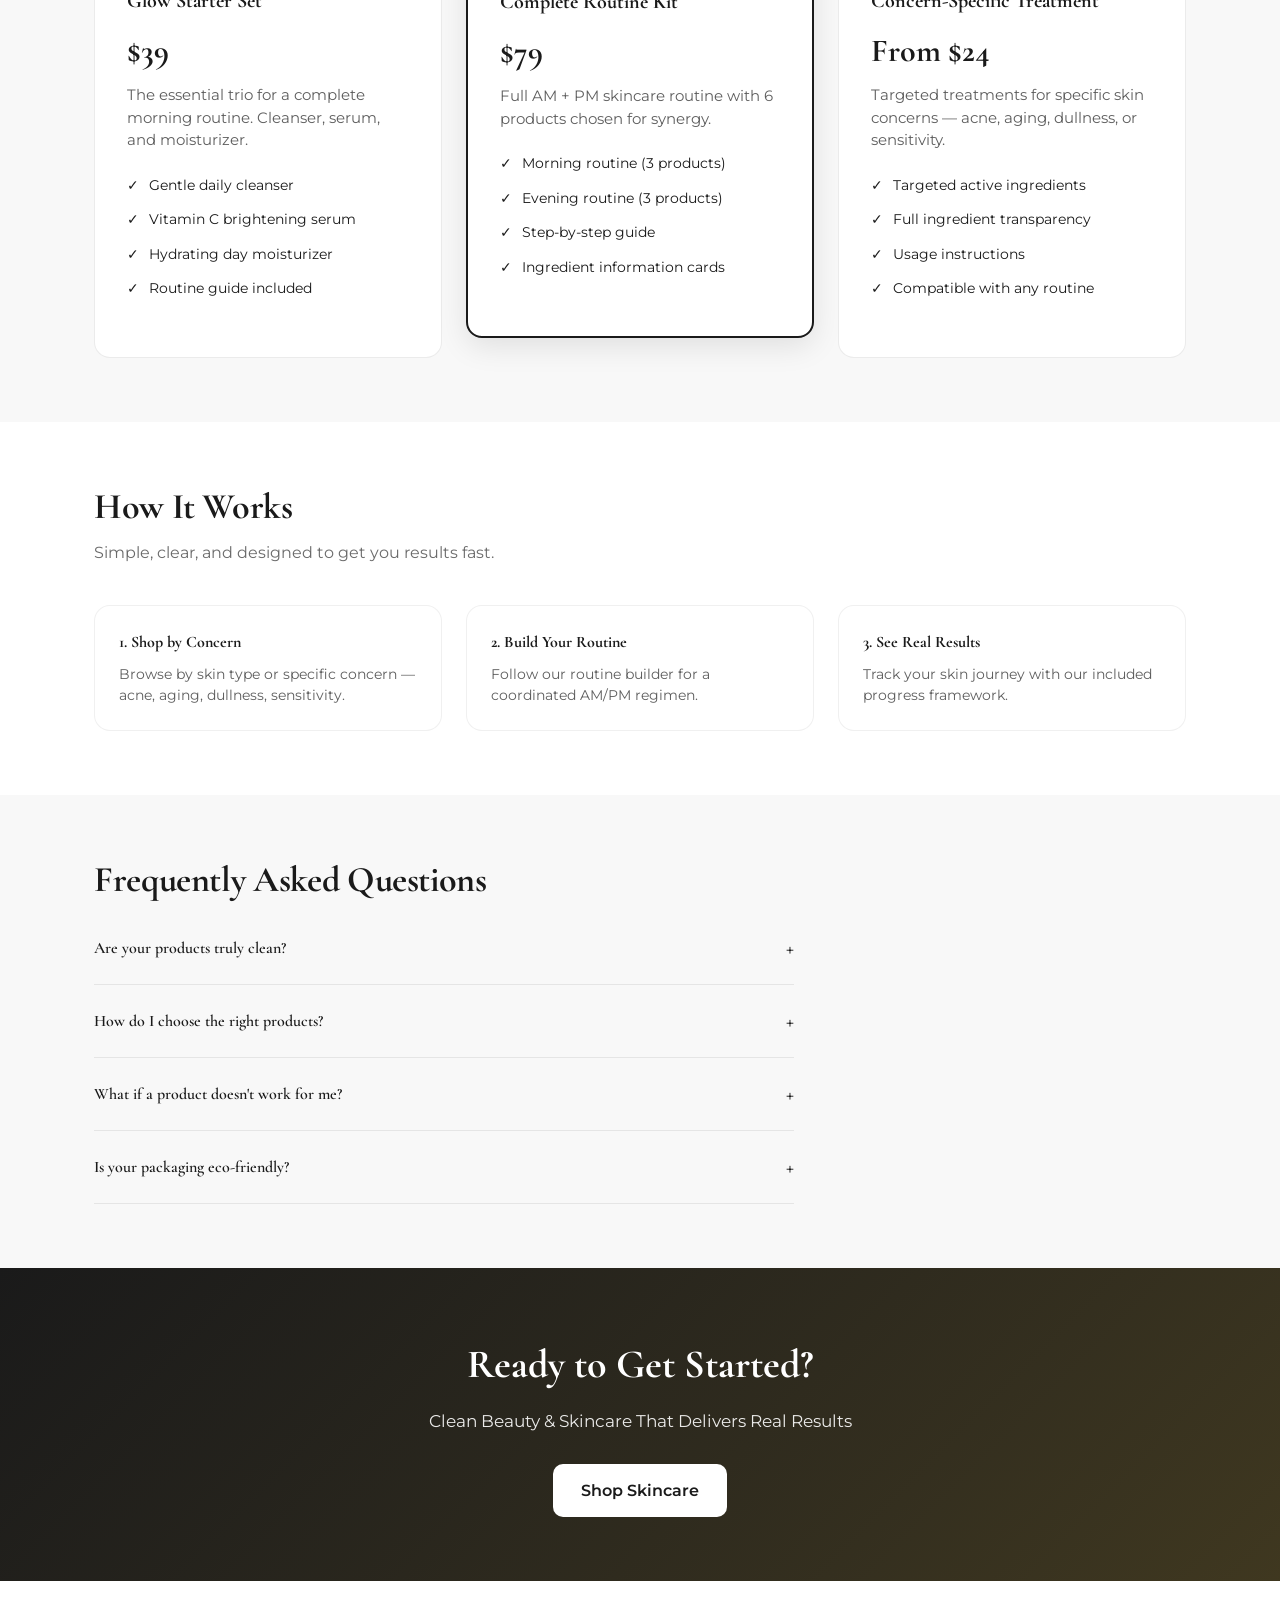
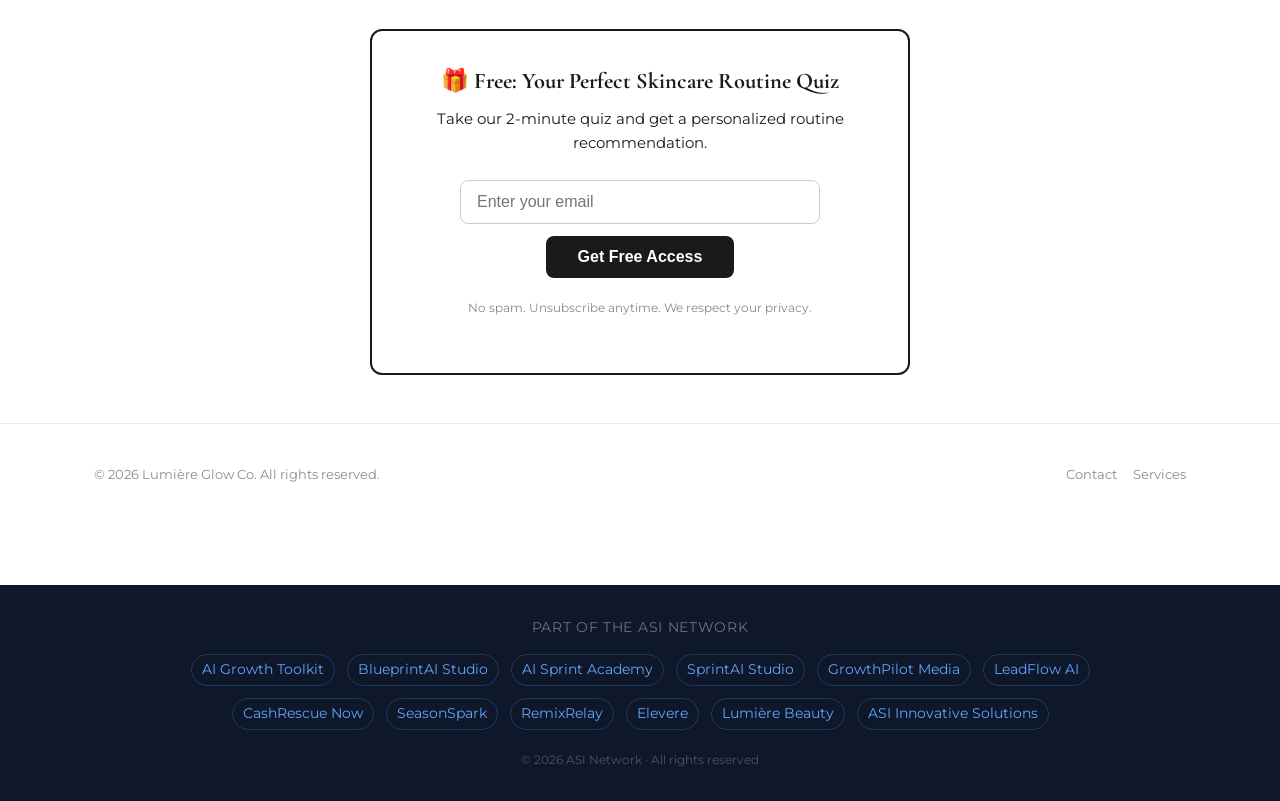
==== commit 01bb37a5: "Midnight sprint: urgency + network links [19:20Z]" ====
--- a/index.html
+++ b/index.html
@@ -1,4 +1,6 @@
-<!DOCTYPE html>
+<div style="background:linear-gradient(90deg,#dc2626,#b91c1c);color:white;text-align:center;padding:10px 20px;font-weight:700;font-size:0.95rem;position:sticky;top:0;z-index:9999;">
+  🔥 Limited Time: Save 20% today only — prices go up at midnight · Use at checkout: <span style="background:rgba(255,255,255,0.2);padding:2px 8px;border-radius:4px;font-family:monospace;">TONIGHT20</span>
+</div><!DOCTYPE html>
 <html lang="en">
 <head>
   <meta charset="utf-8">
@@ -230,5 +232,26 @@
 });
 </script>
 
+
+
+<div class="asi-network-footer" style="background:#0f172a;color:#94a3b8;padding:32px 20px;margin-top:60px;text-align:center;">
+  <p style="font-size:0.85rem;margin-bottom:16px;color:#64748b;letter-spacing:0.05em;text-transform:uppercase;">Part of the ASI Network</p>
+  <div style="display:flex;flex-wrap:wrap;justify-content:center;gap:12px;max-width:900px;margin:0 auto;">
+    <a href="https://growthkithq.com" style="color:#60a5fa;text-decoration:none;font-size:0.85rem;padding:4px 10px;border:1px solid #1e3a5f;border-radius:20px;">AI Growth Toolkit</a>
+    <a href="https://blueprintaistudios.com" style="color:#60a5fa;text-decoration:none;font-size:0.85rem;padding:4px 10px;border:1px solid #1e3a5f;border-radius:20px;">BlueprintAI Studio</a>
+    <a href="https://aisprintacademy.com" style="color:#60a5fa;text-decoration:none;font-size:0.85rem;padding:4px 10px;border:1px solid #1e3a5f;border-radius:20px;">AI Sprint Academy</a>
+    <a href="https://sprintaistudios.com" style="color:#60a5fa;text-decoration:none;font-size:0.85rem;padding:4px 10px;border:1px solid #1e3a5f;border-radius:20px;">SprintAI Studio</a>
+    <a href="https://thegrowthpilothq.com" style="color:#60a5fa;text-decoration:none;font-size:0.85rem;padding:4px 10px;border:1px solid #1e3a5f;border-radius:20px;">GrowthPilot Media</a>
+    <a href="https://theleadflowhq.com" style="color:#60a5fa;text-decoration:none;font-size:0.85rem;padding:4px 10px;border:1px solid #1e3a5f;border-radius:20px;">LeadFlow AI</a>
+    <a href="https://thecashrescue.com" style="color:#60a5fa;text-decoration:none;font-size:0.85rem;padding:4px 10px;border:1px solid #1e3a5f;border-radius:20px;">CashRescue Now</a>
+    <a href="https://myseasonalspark.com" style="color:#60a5fa;text-decoration:none;font-size:0.85rem;padding:4px 10px;border:1px solid #1e3a5f;border-radius:20px;">SeasonSpark</a>
+    <a href="https://vfaistudios.com" style="color:#60a5fa;text-decoration:none;font-size:0.85rem;padding:4px 10px;border:1px solid #1e3a5f;border-radius:20px;">RemixRelay</a>
+    <a href="https://elevstyle.com" style="color:#60a5fa;text-decoration:none;font-size:0.85rem;padding:4px 10px;border:1px solid #1e3a5f;border-radius:20px;">Elevere</a>
+    <a href="https://lumiereglowco.com" style="color:#60a5fa;text-decoration:none;font-size:0.85rem;padding:4px 10px;border:1px solid #1e3a5f;border-radius:20px;">Lumière Beauty</a>
+    <a href="https://asiinnovativesolutions.com" style="color:#60a5fa;text-decoration:none;font-size:0.85rem;padding:4px 10px;border:1px solid #1e3a5f;border-radius:20px;">ASI Innovative Solutions</a>
+  </div>
+  <p style="font-size:0.78rem;margin-top:20px;color:#475569;">© 2026 ASI Network · All rights reserved</p>
+</div>
+
 </body>
 </html>
